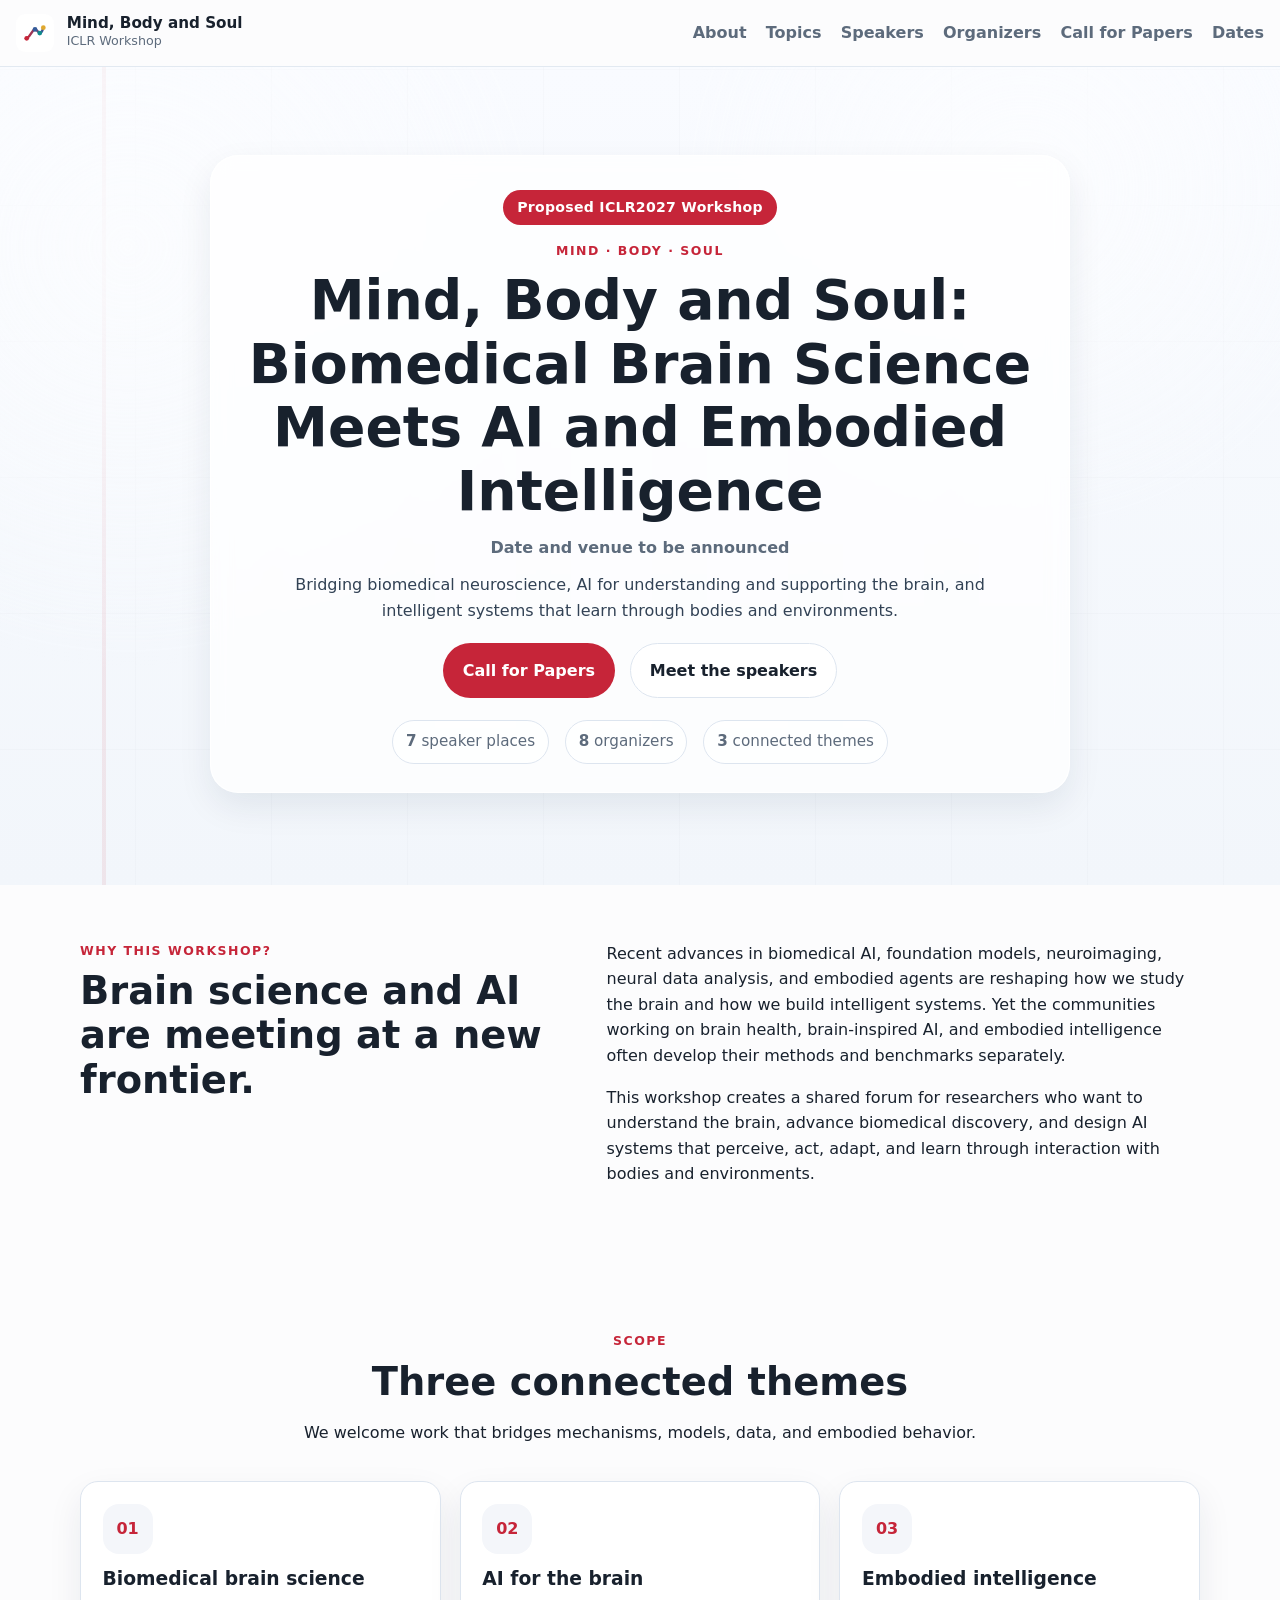
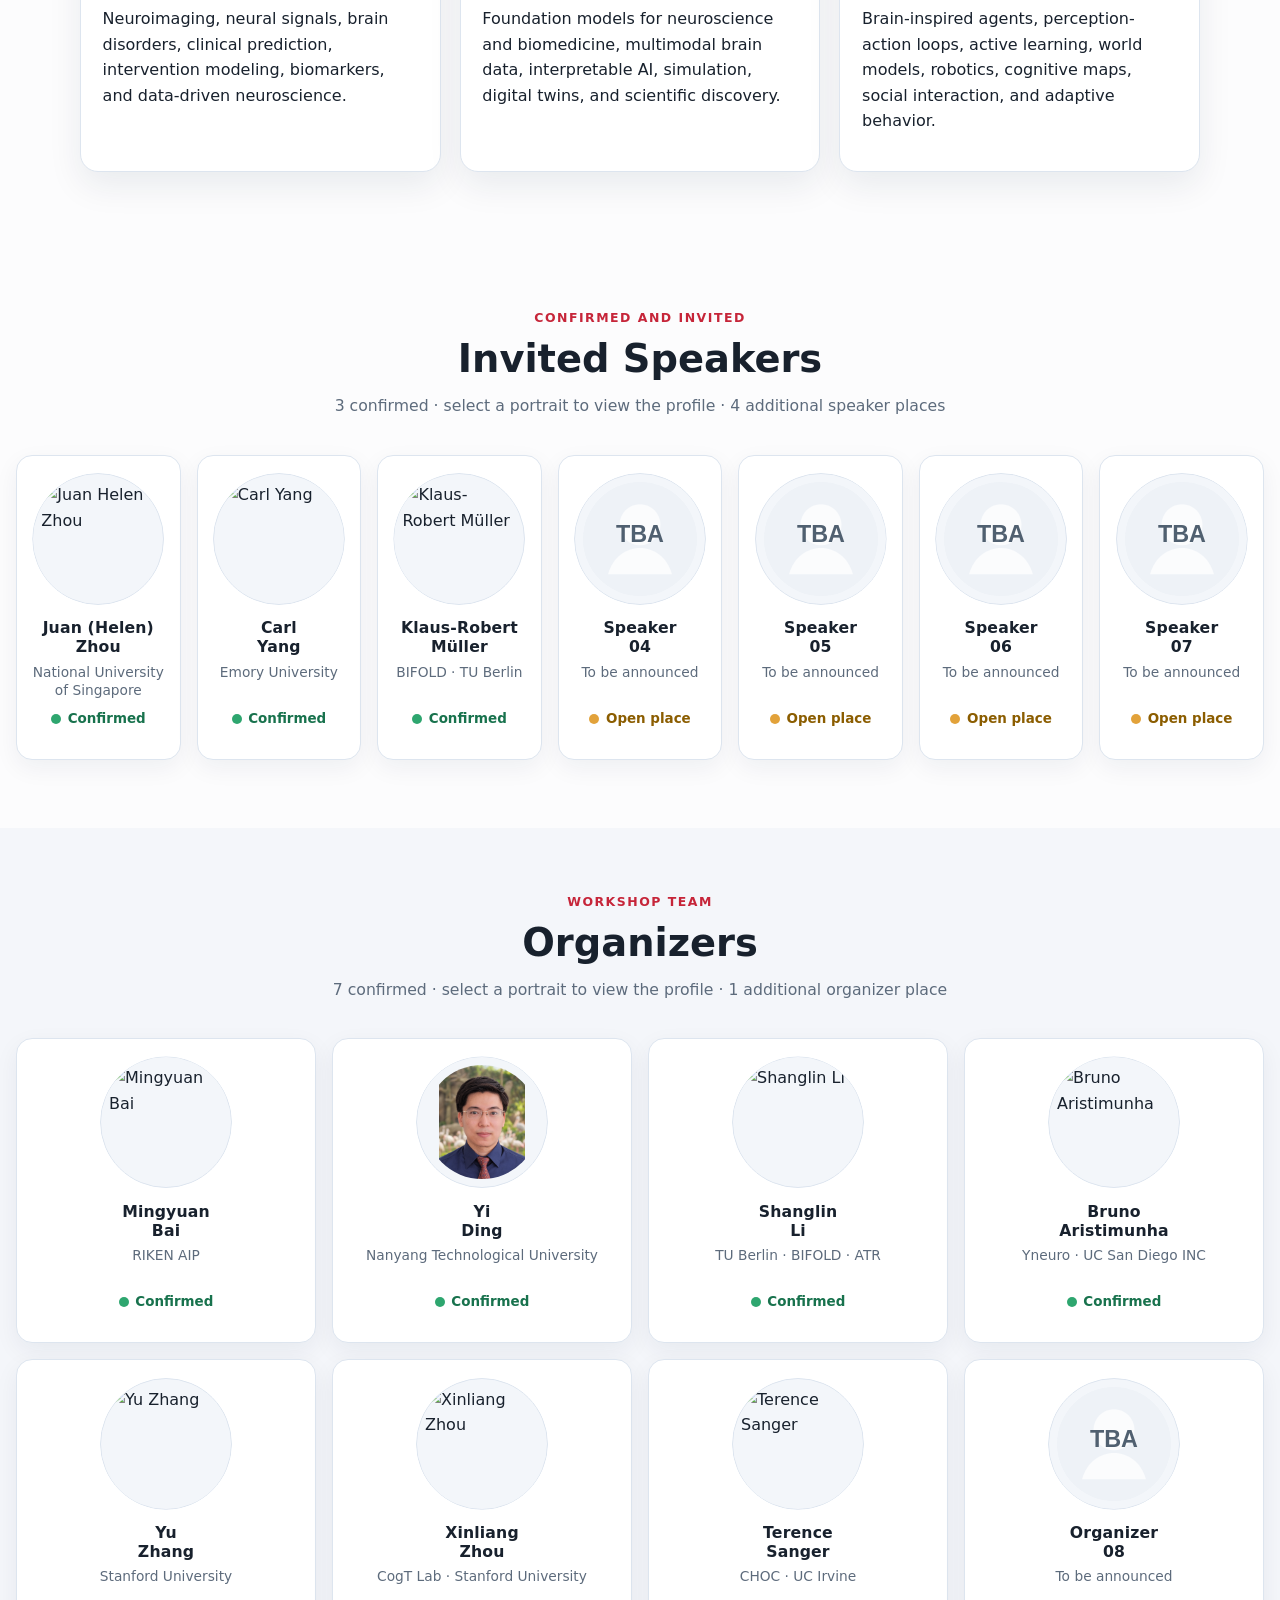
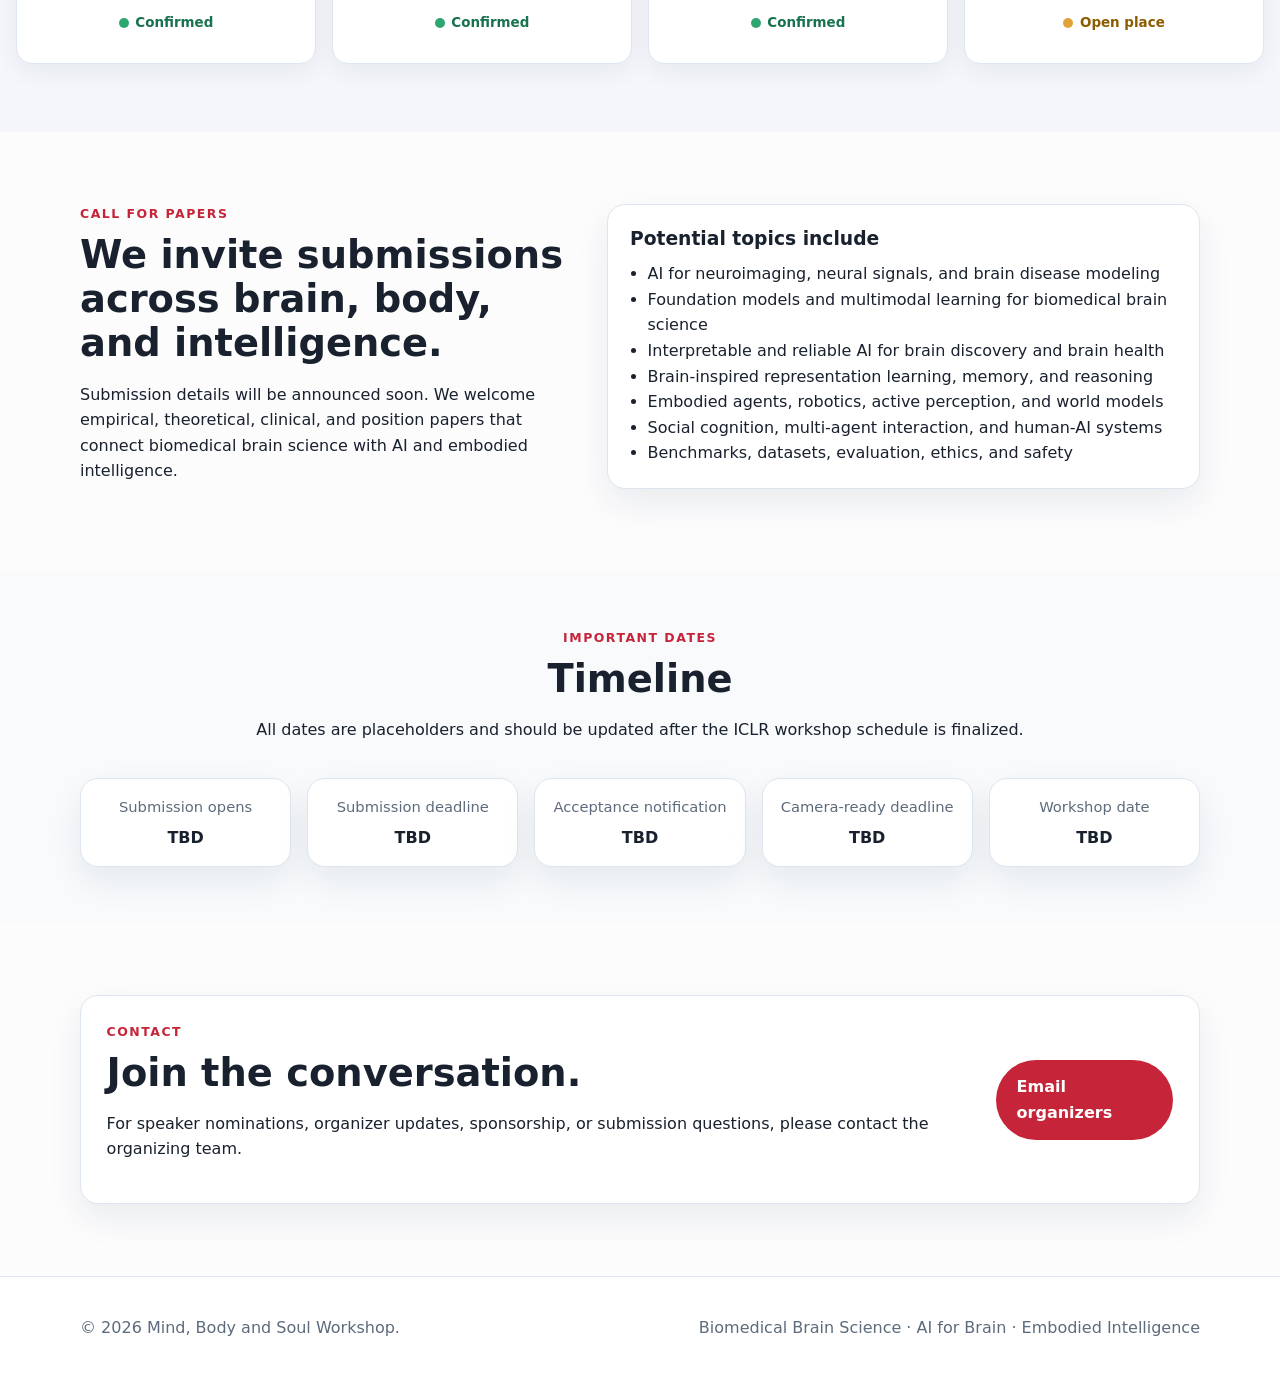
==== index.html @ 9f53ac74 "Update index.html changed Professor Yi Ding's profile picture" ====
<!DOCTYPE html>
<!DOCTYPE html>

<html lang="en">
<head>
<meta charset="utf-8"/>
<meta content="width=device-width, initial-scale=1" name="viewport"/>
<meta content="Mind, Body and Soul: Biomedical Brain Science Meets AI and Embodied Intelligence — an ICLR workshop bringing together biomedical brain science, AI for brain, and embodied intelligence." name="description"/>
<meta content="#202124" name="theme-color"/>
<title>Mind, Body and Soul | ICLR Workshop</title>
<link href="assets/favicon.svg" rel="icon" type="image/svg+xml"/>
<link href="styles.css" rel="stylesheet"/>
</head>
<body>
<a class="skip-link" href="#main">Skip to content</a>
<header class="site-header" id="top">
<nav aria-label="Primary navigation" class="nav">
<a aria-label="Mind, Body and Soul home" class="brand" href="#top">
<img alt="" class="brand-mark" src="assets/logo.svg"/>
<span>
<strong>Mind, Body and Soul</strong>
<small>ICLR Workshop</small>
</span>
</a>
<button aria-expanded="false" aria-label="Open menu" class="nav-toggle" type="button">
<span></span><span></span><span></span>
</button>
<div class="nav-links">
<a href="#about">About</a>
<a href="#topics">Topics</a>
<a href="#speakers">Speakers</a>
<a href="#organizers">Organizers</a>
<a href="#cfp">Call for Papers</a>
<a href="#dates">Dates</a>
</div>
</nav>
</header>
<main id="main">
<section aria-labelledby="workshop-title" class="hero section">
<div aria-hidden="true" class="biosignal-background"></div>
<div class="container hero-title-wrap">
<div class="workshop-title">
<div class="edition-ribbon">Proposed ICLR2027 Workshop</div>
<p class="hero-kicker">Mind · Body · Soul</p>
<h1 id="workshop-title">
<span class="title-main">Mind, Body and Soul:</span>
<span class="title-workshop">Biomedical Brain Science Meets AI and Embodied Intelligence</span>
</h1>
<p class="hero-meta">Date and venue to be announced</p>
<p class="hero-summary">
            Bridging biomedical neuroscience, AI for understanding and supporting the brain,
            and intelligent systems that learn through bodies and environments.
          </p>
<div class="hero-actions">
<a class="button button-primary" href="#cfp">Call for Papers</a>
<a class="button button-secondary" href="#speakers">Meet the speakers</a>
</div>
<div aria-label="Workshop overview" class="hero-facts">
<span><strong>7</strong> speaker places</span>
<span><strong>8</strong> organizers</span>
<span><strong>3</strong> connected themes</span>
</div>
</div>
</div>
</section>
<section class="section compact" id="about">
<div class="container two-column">
<div>
<p class="eyebrow">Why this workshop?</p>
<h2>Brain science and AI are meeting at a new frontier.</h2>
</div>
<div class="text-block">
<p>
            Recent advances in biomedical AI, foundation models, neuroimaging, neural data analysis, and embodied agents
            are reshaping how we study the brain and how we build intelligent systems. Yet the communities working on
            brain health, brain-inspired AI, and embodied intelligence often develop their methods and benchmarks separately.
          </p>
<p>
            This workshop creates a shared forum for researchers who want to understand the brain, advance biomedical
            discovery, and design AI systems that perceive, act, adapt, and learn through interaction with bodies and environments.
          </p>
</div>
</div>
</section>
<section class="section" id="topics">
<div class="container">
<div class="section-heading">
<p class="eyebrow">Scope</p>
<h2>Three connected themes</h2>
<p>We welcome work that bridges mechanisms, models, data, and embodied behavior.</p>
</div>
<div class="theme-grid">
<article class="theme-card">
<div class="theme-icon">01</div>
<h3>Biomedical brain science</h3>
<p>
              Neuroimaging, neural signals, brain disorders, clinical prediction, intervention modeling, biomarkers,
              and data-driven neuroscience.
            </p>
</article>
<article class="theme-card">
<div class="theme-icon">02</div>
<h3>AI for the brain</h3>
<p>
              Foundation models for neuroscience and biomedicine, multimodal brain data, interpretable AI, simulation,
              digital twins, and scientific discovery.
            </p>
</article>
<article class="theme-card">
<div class="theme-icon">03</div>
<h3>Embodied intelligence</h3>
<p>
              Brain-inspired agents, perception-action loops, active learning, world models, robotics, cognitive maps,
              social interaction, and adaptive behavior.
            </p>
</article>
</div>
</div>
</section>
<section class="section people-section" id="speakers">
<div class="container wide-container">
<div class="people-heading">
<p class="eyebrow">Confirmed and invited</p>
<h2>Invited Speakers</h2>
<p class="people-count">3 confirmed · select a portrait to view the profile · 4 additional speaker places</p>
</div>
<div class="people-grid speakers-grid"><article class="person-card confirmed person-card-linked">
<a aria-label="View Juan Helen Zhou's profile" class="person-profile" href="https://discovery.nus.edu.sg/3278-juan-helen-zhou/about" rel="noopener noreferrer" target="_blank">
<img alt="Juan Helen Zhou" class="person-portrait" data-fallback="assets/people/helen-zhou.svg" decoding="async" loading="eager" src="https://discovery.nus.edu.sg/3278-juan-helen-zhou/thumbnail"/>
<div class="person-body">
<h3>Juan (Helen) <br/>Zhou</h3>
<p class="person-affiliation">National University of Singapore</p>
<p class="person-status"><span aria-hidden="true"></span>Confirmed</p>
</div>
</a>
</article><article class="person-card confirmed person-card-linked">
<a aria-label="View Carl Yang's Emory University profile" class="person-profile" href="https://www.cs.emory.edu/~jyang71/" rel="noopener noreferrer" target="_blank">
<img alt="Carl Yang" class="person-portrait portrait-carl-yang" data-fallback="assets/people/carl-yang.svg" decoding="async" loading="eager" src="https://computerscience.emory.edu/images/general/per-00686-crop-420-540-1.png"/>
<div class="person-body">
<h3>Carl <br/>Yang</h3>
<p class="person-affiliation">Emory University</p>
<p class="person-status"><span aria-hidden="true"></span>Confirmed</p>
</div>
</a>
</article><article class="person-card confirmed person-card-linked">
<a aria-label="View Klaus-Robert Müller's BIFOLD profile" class="person-profile" href="https://web.ml.tu-berlin.de/author/prof.-dr.-klaus-robert-muller/" rel="noopener noreferrer" target="_blank">
<img alt="Klaus-Robert Müller" class="person-portrait portrait-klaus-robert-muller" data-fallback="assets/people/klaus-robert-muller.svg" decoding="async" loading="eager" src="https://web.ml.tu-berlin.de/author/prof.-dr.-klaus-robert-muller/avatar_hub4dcaee0c7051aace206e8fecef90ae8_25485_270x270_fill_q75_lanczos_center.jpg"/>
<div class="person-body">
<h3>Klaus-Robert <br/>Müller</h3>
<p class="person-affiliation">BIFOLD · TU Berlin</p>
<p class="person-status"><span aria-hidden="true"></span>Confirmed</p>
</div>
</a>
</article><article class="person-card is-open">
<img alt="Speaker to be announced" class="person-portrait" src="assets/people/tba.svg"/>
<div class="person-body"><h3>Speaker <br/>04</h3><p class="person-affiliation">To be announced</p><p class="person-status open"><span aria-hidden="true"></span>Open place</p></div>
</article><article class="person-card is-open">
<img alt="Speaker to be announced" class="person-portrait" src="assets/people/tba.svg"/>
<div class="person-body"><h3>Speaker <br/>05</h3><p class="person-affiliation">To be announced</p><p class="person-status open"><span aria-hidden="true"></span>Open place</p></div>
</article><article class="person-card is-open">
<img alt="Speaker to be announced" class="person-portrait" src="assets/people/tba.svg"/>
<div class="person-body"><h3>Speaker <br/>06</h3><p class="person-affiliation">To be announced</p><p class="person-status open"><span aria-hidden="true"></span>Open place</p></div>
</article><article class="person-card is-open">
<img alt="Speaker to be announced" class="person-portrait" src="assets/people/tba.svg"/>
<div class="person-body"><h3>Speaker <br/>07</h3><p class="person-affiliation">To be announced</p><p class="person-status open"><span aria-hidden="true"></span>Open place</p></div>
</article></div>
</div>
</section>
<section class="section people-section people-section-soft" id="organizers">
<div class="container wide-container">
<div class="people-heading">
<p class="eyebrow">Workshop team</p>
<h2>Organizers</h2>
<p class="people-count">7 confirmed · select a portrait to view the profile · 1 additional organizer place</p>
</div>
<div class="people-grid organizers-grid"><article class="person-card confirmed person-card-linked">
<a aria-label="View Mingyuan Bai's Google Scholar profile" class="person-profile" href="https://scholar.google.com/citations?user=lo0_2rMAAAAJ&amp;hl=en" rel="noopener noreferrer" target="_blank">
<img alt="Mingyuan Bai" class="person-portrait" data-fallback="assets/people/mingyuan-bai.svg" decoding="async" loading="eager" src="https://avatars.githubusercontent.com/u/13537788?v=4"/>
<div class="person-body"><h3>Mingyuan <br/>Bai</h3><p class="person-affiliation">RIKEN AIP</p><p class="person-status"><span aria-hidden="true"></span>Confirmed</p></div>
</a>
</article><article class="person-card confirmed person-card-linked">
<a aria-label="View Yi Ding's homepage" class="person-profile" href="https://yi-ding-cs.github.io" rel="noopener noreferrer" target="_blank">
<img alt="Yi Ding" class="person-portrait" data-fallback="assets/people/tba.svg" decoding="async" loading="eager" src="assets/people/yi-ding.svg"/>
<div class="person-body"><h3>Yi <br/>Ding</h3><p class="person-affiliation">Nanyang Technological University</p><p class="person-status"><span aria-hidden="true"></span>Confirmed</p></div>
</a>
</article><article class="person-card confirmed person-card-linked">
<a aria-label="View Shanglin Li's homepage" class="person-profile" href="https://fightlesliefigt.github.io" rel="noopener noreferrer" target="_blank">
<img alt="Shanglin Li" class="person-portrait" data-fallback="assets/people/shanglin-li.svg" decoding="async" loading="eager" src="https://fightlesliefigt.github.io/images/shanglin.png"/>
<div class="person-body"><h3>Shanglin <br/>Li</h3><p class="person-affiliation">TU Berlin · BIFOLD · ATR</p><p class="person-status"><span aria-hidden="true"></span>Confirmed</p></div>
</a>
</article><article class="person-card confirmed person-card-linked">
<a aria-label="View Bruno Aristimunha's homepage" class="person-profile" href="https://bruaristimunha.github.io" rel="noopener noreferrer" target="_blank">
<img alt="Bruno Aristimunha" class="person-portrait" data-fallback="assets/people/bruno-aristimunha.svg" decoding="async" loading="eager" src="https://bruaristimunha.github.io/images/bruno_profile.webp"/>
<div class="person-body"><h3>Bruno <br/>Aristimunha</h3><p class="person-affiliation">Yneuro · UC San Diego INC</p><p class="person-status"><span aria-hidden="true"></span>Confirmed</p></div>
</a>
</article><article class="person-card confirmed person-card-linked">
<a aria-label="View Yu Zhang's profile" class="person-profile" href="https://profiles.stanford.edu/176276" rel="noopener noreferrer" target="_blank">
<img alt="Yu Zhang" class="person-portrait" data-fallback="assets/people/yu-zhang.svg" decoding="async" loading="eager" src="https://spnilab.weebly.com/uploads/2/4/9/4/24947261/zhang-yu-155-lehighphoto-small_orig.jpg"/>
<div class="person-body">
<h3>Yu <br/>Zhang</h3>
<p class="person-affiliation">Stanford University</p>
<p class="person-status"><span aria-hidden="true"></span>Confirmed</p>
</div>
</a>
</article><article class="person-card confirmed person-card-linked">
<a aria-label="View Xinliang Zhou's profile" class="person-profile" href="https://cogtlab.stanford.edu/people/xinliang-zhou" rel="noopener noreferrer" target="_blank">
<img alt="Xinliang Zhou" class="person-portrait" data-fallback="assets/people/xinliang-zhou.svg" decoding="async" loading="eager" src="https://cogtlab.stanford.edu/sites/g/files/sbiybj33026/files/styles/large_square/public/media/image/xinliang_photo_0.jpg?h=d6b1e345&amp;itok=CFqnYroD"/>
<div class="person-body">
<h3>Xinliang <br/>Zhou</h3>
<p class="person-affiliation">CogT Lab · Stanford University</p>
<p class="person-status"><span aria-hidden="true"></span>Confirmed</p>
</div>
</a>
</article><article class="person-card confirmed person-card-linked">
<a aria-label="View Terence Sanger's profile" class="person-profile" href="https://choc.org/medical-staff/neurology/terence-sanger-md/" rel="noopener noreferrer" target="_blank">
<img alt="Terence Sanger" class="person-portrait" data-fallback="assets/people/terence-sanger.svg" decoding="async" loading="eager" src="https://choc.org/wp-content/uploads/2020/03/med-staff-terence-sanger-md.jpg"/>
<div class="person-body">
<h3>Terence <br/>Sanger</h3>
<p class="person-affiliation">CHOC · UC Irvine</p>
<p class="person-status"><span aria-hidden="true"></span>Confirmed</p>
</div>
</a>
</article><article class="person-card is-open">
<img alt="Organizer to be announced" class="person-portrait" src="assets/people/tba.svg"/>
<div class="person-body">
<h3>Organizer <br/>08</h3>
<p class="person-affiliation">To be announced</p>
<p class="person-status open"><span aria-hidden="true"></span>Open place</p>
</div>
</article></div>
</div>
</section>
<section class="section" id="cfp"><div class="container two-column"><div><p class="eyebrow">Call for papers</p><h2>We invite submissions across brain, body, and intelligence.</h2><p>Submission details will be announced soon. We welcome empirical, theoretical, clinical, and position papers that connect biomedical brain science with AI and embodied intelligence.</p></div><div class="topic-list-card"><h3>Potential topics include</h3><ul class="check-list"><li>AI for neuroimaging, neural signals, and brain disease modeling</li><li>Foundation models and multimodal learning for biomedical brain science</li><li>Interpretable and reliable AI for brain discovery and brain health</li><li>Brain-inspired representation learning, memory, and reasoning</li><li>Embodied agents, robotics, active perception, and world models</li><li>Social cognition, multi-agent interaction, and human-AI systems</li><li>Benchmarks, datasets, evaluation, ethics, and safety</li></ul></div></div></section>
<section class="section compact tinted" id="dates"><div class="container"><div class="section-heading"><p class="eyebrow">Important dates</p><h2>Timeline</h2><p>All dates are placeholders and should be updated after the ICLR workshop schedule is finalized.</p></div><div class="date-grid"><article><span>Submission opens</span><strong>TBD</strong></article><article><span>Submission deadline</span><strong>TBD</strong></article><article><span>Acceptance notification</span><strong>TBD</strong></article><article><span>Camera-ready deadline</span><strong>TBD</strong></article><article><span>Workshop date</span><strong>TBD</strong></article></div></div></section>
<section class="section contact-section" id="contact"><div class="container contact-card"><div><p class="eyebrow">Contact</p><h2>Join the conversation.</h2><p>For speaker nominations, organizer updates, sponsorship, or submission questions, please contact the organizing team.</p></div><a class="button button-primary" href="mailto:contact@example.com">Email organizers</a></div></section>
</main>
<footer class="footer"><div class="container footer-grid"><p>© <span id="year"></span> Mind, Body and Soul Workshop.</p><p>Biomedical Brain Science · AI for Brain · Embodied Intelligence</p></div></footer>
<script src="script.js"></script>
</body>
</html>
---- styles.css ----
:root{
  --bg:#fcfcfd;
  --text:#18212d;
  --muted:#5d6b7c;
  --line:#dde5ef;
  --panel:#ffffff;
  --soft:#f4f6fa;
  --accent:#c62539;
  --accent-dark:#8c1224;
  --shadow:0 14px 34px rgba(18,37,63,.08);
  --radius:18px;
}
*{box-sizing:border-box}
html{scroll-behavior:smooth}
body{margin:0;font-family:Inter, ui-sans-serif, system-ui, -apple-system, Segoe UI, Roboto, Helvetica, Arial, sans-serif;background:var(--bg);color:var(--text);line-height:1.6}
a{color:inherit;text-decoration:none}
img{display:block;max-width:100%}
.container{width:min(1120px, calc(100% - 2rem));margin:0 auto}
.wide-container{width:min(1360px, calc(100% - 2rem));margin:0 auto}
.section{padding:72px 0}
.section.compact{padding:56px 0}
.skip-link{position:absolute;left:-9999px;top:auto}
.skip-link:focus{left:1rem;top:1rem;background:#fff;padding:.75rem 1rem;border-radius:10px;z-index:20}
.site-header{position:sticky;top:0;z-index:10;background:rgba(252,252,253,.82);backdrop-filter:blur(12px);border-bottom:1px solid rgba(221,229,239,.8)}
.nav{display:flex;align-items:center;justify-content:space-between;gap:1rem;width:min(1360px, calc(100% - 2rem));margin:0 auto;padding:14px 0}
.brand{display:flex;align-items:center;gap:.8rem;font-size:.95rem}
.brand strong{display:block;line-height:1.1}
.brand small{display:block;color:var(--muted)}
.brand-mark{width:38px;height:38px}
.nav-links{display:flex;gap:1.2rem;align-items:center;color:var(--muted);font-weight:600}
.nav-links a:hover{color:var(--text)}
.nav-toggle{display:none;background:none;border:0;padding:0;cursor:pointer}
.nav-toggle span{display:block;width:24px;height:2px;background:#222;margin:5px 0;border-radius:999px}
.hero{position:relative;overflow:hidden;padding:88px 0 92px;background:linear-gradient(180deg,#f9fbff 0%,#f2f6fb 100%)}
.biosignal-background{position:absolute;inset:0;opacity:.55;background:
radial-gradient(circle at 10% 22%, rgba(255,255,255,.85), transparent 32%),
radial-gradient(circle at 80% 15%, rgba(255,255,255,.9), transparent 28%),
linear-gradient(90deg, transparent 0 8%, rgba(198,37,57,.15) 8% 8.3%, transparent 8.3% 100%),
repeating-linear-gradient(90deg, transparent 0 135px, rgba(24,33,45,.03) 135px 136px),
repeating-linear-gradient(0deg, transparent 0 135px, rgba(24,33,45,.03) 135px 136px);
}
.workshop-title{position:relative;max-width:860px;margin:0 auto;padding:34px 30px 28px;background:rgba(255,255,255,.74);backdrop-filter:blur(10px);border:1px solid rgba(255,255,255,.9);border-radius:28px;box-shadow:var(--shadow);text-align:center}
.edition-ribbon{display:inline-block;background:var(--accent);color:#fff;border-radius:999px;padding:.38rem .9rem;font-weight:700;font-size:.88rem;letter-spacing:.02em;margin-bottom:1rem}
.hero-kicker,.eyebrow{margin:0 0 .55rem;color:var(--accent);font-weight:800;letter-spacing:.12em;text-transform:uppercase;font-size:.78rem}
h1,h2,h3{line-height:1.15;margin:0 0 .75rem}
h1{font-size:clamp(2rem,5vw,3.45rem)}
h2{font-size:clamp(1.7rem,3vw,2.4rem)}
.title-main,.title-workshop{display:block}
.hero-meta{margin:.7rem 0;color:var(--muted);font-weight:600}
.hero-summary{max-width:700px;margin:0 auto 1.25rem;color:#324255}
.hero-actions{display:flex;justify-content:center;gap:.9rem;flex-wrap:wrap;margin-top:1.2rem}
.button{display:inline-flex;align-items:center;justify-content:center;padding:.85rem 1.2rem;border-radius:999px;font-weight:700;border:1px solid transparent;transition:.2s ease}
.button-primary{background:var(--accent);color:#fff}.button-primary:hover{background:var(--accent-dark)}
.button-secondary{background:#fff;color:var(--text);border-color:var(--line)}
.hero-facts{display:flex;gap:1rem;justify-content:center;flex-wrap:wrap;margin-top:1.35rem;color:var(--muted);font-size:.95rem}
.hero-facts span{padding:.55rem .8rem;border-radius:999px;background:rgba(255,255,255,.72);border:1px solid var(--line)}
.two-column{display:grid;grid-template-columns:1fr 1.2fr;gap:2rem;align-items:start}
.text-block p{margin-top:0}
.section-heading,.people-heading{text-align:center;max-width:840px;margin:0 auto 2.25rem}
.section-heading p:last-child,.people-heading p:last-child{margin-bottom:0}
.theme-grid{display:grid;grid-template-columns:repeat(3,1fr);gap:1.2rem}
.theme-card,.schedule-card,.topic-list-card,.contact-card{background:var(--panel);border:1px solid var(--line);border-radius:var(--radius);box-shadow:var(--shadow)}
.theme-card{padding:1.35rem}
.theme-icon{width:50px;height:50px;border-radius:16px;background:var(--soft);display:grid;place-items:center;font-weight:800;color:var(--accent);margin-bottom:.9rem}
.people-section{padding-top:64px;padding-bottom:68px}
.people-section-soft{background:var(--soft)}
.people-count{color:var(--muted);margin:0;font-size:.98rem}
.people-grid{display:grid;gap:1rem;align-items:stretch;grid-auto-rows:1fr;justify-items:stretch}
.speakers-grid{grid-template-columns:repeat(7, minmax(0, 1fr))}
.organizers-grid{grid-template-columns:repeat(8, minmax(0, 1fr))}
.person-card{background:var(--panel);border:1px solid var(--line);border-radius:16px;box-shadow:0 8px 24px rgba(18,37,63,.06);overflow:hidden;min-width:0;height:100%;display:flex;flex-direction:column;padding:1rem .45rem 1rem}
.person-card-linked .person-profile{display:flex;flex-direction:column;height:100%;align-items:center}
.person-card:hover{transform:translateY(-2px);transition:transform .2s ease, box-shadow .2s ease;box-shadow:0 16px 30px rgba(18,37,63,.10)}
.person-portrait{width:132px;height:132px;min-width:132px;max-width:none;aspect-ratio:1 / 1;object-fit:contain;object-position:50% 50%;background:#f3f6fa;border:1px solid var(--line);border-radius:50%;clip-path:circle(50% at 50% 50%);flex:0 0 132px;padding:8px;margin:.1rem auto 0;overflow:hidden}
.person-body{padding:.9rem .25rem 0;text-align:center;display:flex;flex-direction:column;align-items:center;gap:.35rem;flex:1;min-height:134px;justify-content:flex-start;width:100%}
.person-body h3{font-size:.98rem;font-weight:700;letter-spacing:.01em;margin:0;line-height:1.2;min-height:2.4em;display:flex;align-items:flex-start;justify-content:center;width:100%}
.person-affiliation{margin:0;color:var(--muted);font-size:.86rem;line-height:1.35;min-height:2.7em;display:-webkit-box;-webkit-box-orient:vertical;-webkit-line-clamp:2;overflow:hidden;max-width:100%;width:100%}
.person-status{margin-top:auto;padding-top:.15rem;font-size:.84rem;font-weight:700;color:#18724d;display:flex;justify-content:center;align-items:center;gap:.42rem}
.person-status span{width:10px;height:10px;border-radius:999px;background:#2ea66f;display:inline-block}
.person-status.open{color:#8b5d00}.person-status.open span{background:#e2a23a}
.schedule-card,.topic-list-card{padding:1.4rem}
.timeline{list-style:none;padding:0;margin:0;display:grid;gap:1rem}
.timeline li{padding-left:1rem;border-left:3px solid #d7e1ee}
.timeline span{display:block;color:var(--muted);font-size:.92rem}
.inline-link{font-weight:700;color:var(--accent)}
.check-list{padding-left:1.1rem;margin:.2rem 0 0}
.tinted{background:#f8fafc}
.date-grid{display:grid;grid-template-columns:repeat(5,1fr);gap:1rem}
.date-grid article{padding:1rem;background:#fff;border:1px solid var(--line);border-radius:18px;text-align:center;box-shadow:var(--shadow)}
.date-grid span{display:block;color:var(--muted);font-size:.92rem;margin-bottom:.35rem}
.contact-card{padding:1.6rem;display:flex;align-items:center;justify-content:space-between;gap:1rem}
.footer{padding:22px 0;border-top:1px solid var(--line);background:#fff}
.footer-grid{display:flex;justify-content:space-between;gap:1rem;flex-wrap:wrap;color:var(--muted)}
@media (max-width: 1320px){.organizers-grid{grid-template-columns:repeat(4, minmax(0,1fr))}}
@media (max-width: 1220px){.speakers-grid{grid-template-columns:repeat(4, minmax(0,1fr))}}
@media (max-width: 900px){.two-column{grid-template-columns:1fr}.theme-grid,.date-grid{grid-template-columns:1fr 1fr}.nav-links{display:none;position:absolute;top:68px;right:1rem;left:1rem;background:#fff;border:1px solid var(--line);border-radius:18px;padding:1rem;box-shadow:var(--shadow);flex-direction:column;align-items:flex-start}.nav-links.open{display:flex}.nav-toggle{display:block}.speakers-grid,.organizers-grid{grid-template-columns:repeat(2, minmax(0,1fr))}.contact-card{flex-direction:column;align-items:flex-start}}
@media (max-width: 560px){.hero{padding-top:72px}.workshop-title{padding:28px 20px 24px}.theme-grid,.date-grid,.speakers-grid,.organizers-grid{grid-template-columns:1fr}.button{width:100%}.hero-actions{align-items:stretch}.person-body{min-height:0}.person-affiliation,.person-body h3{min-height:0}}
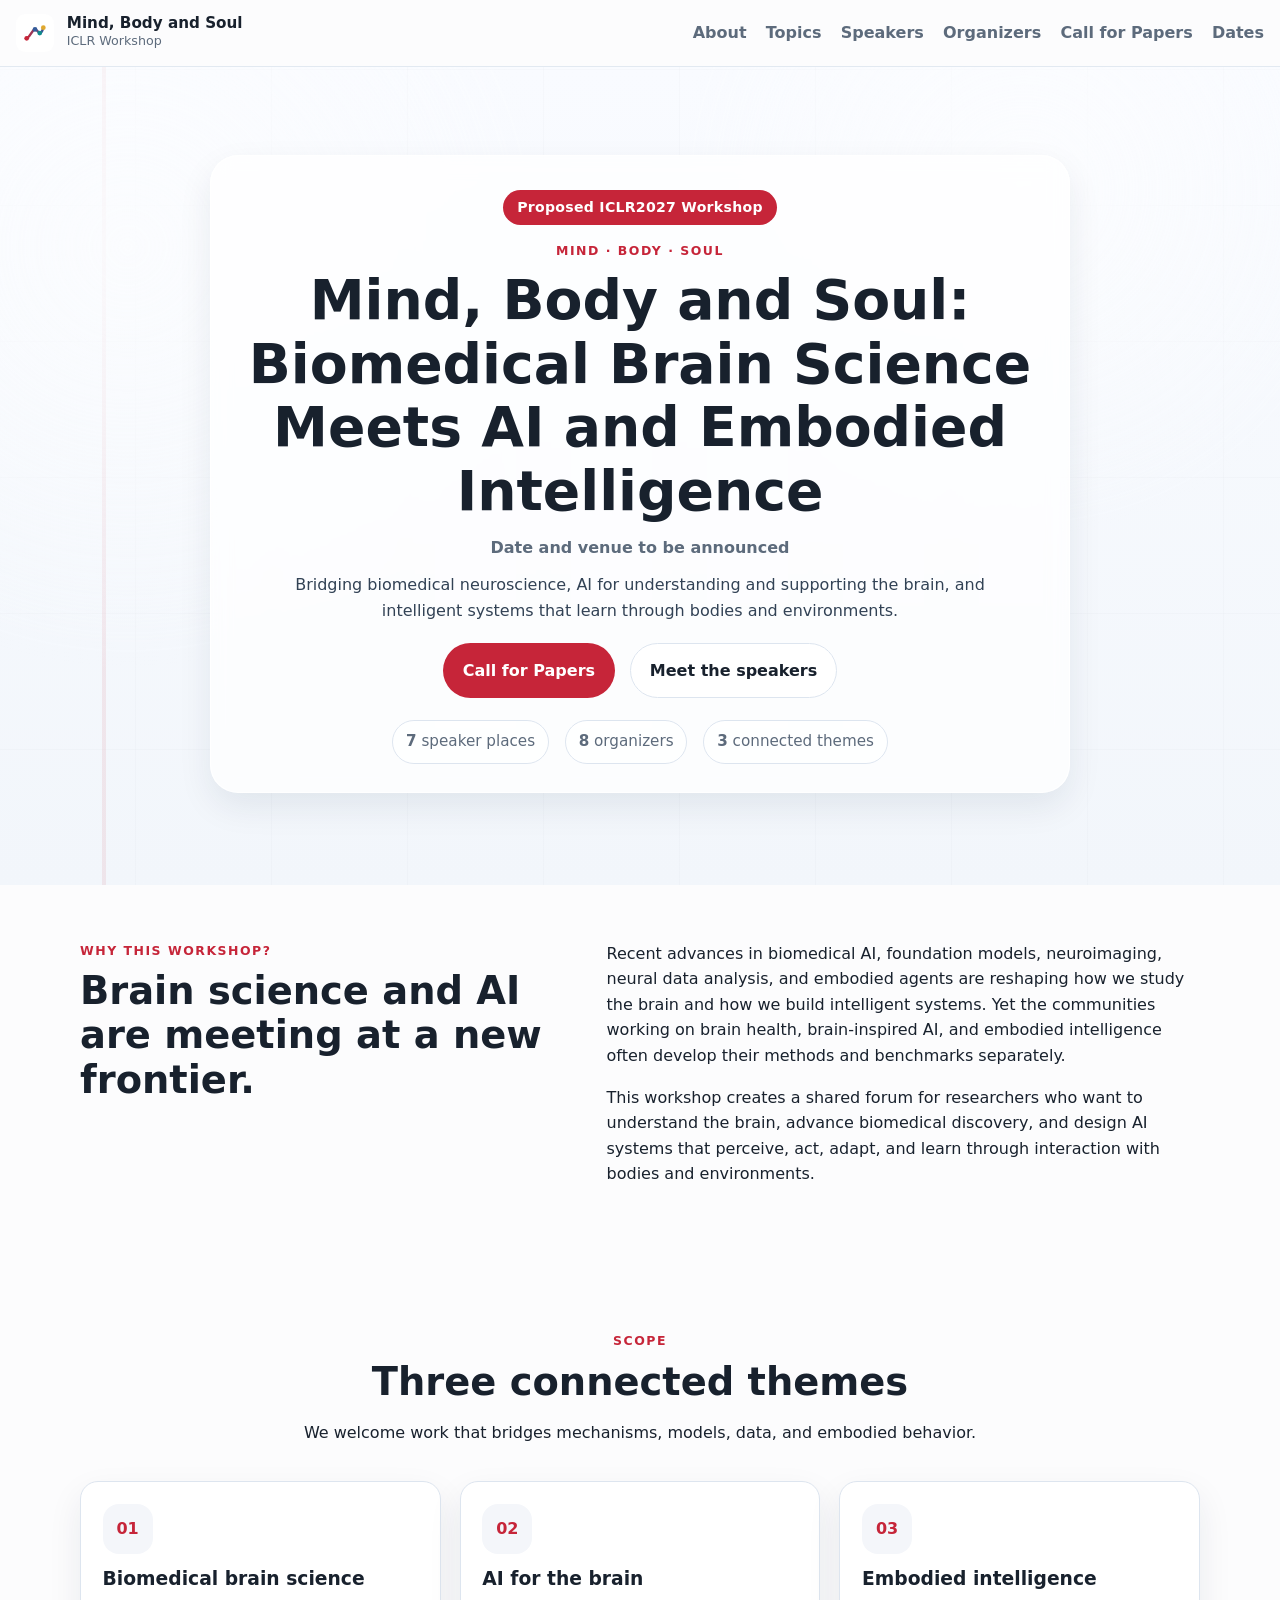
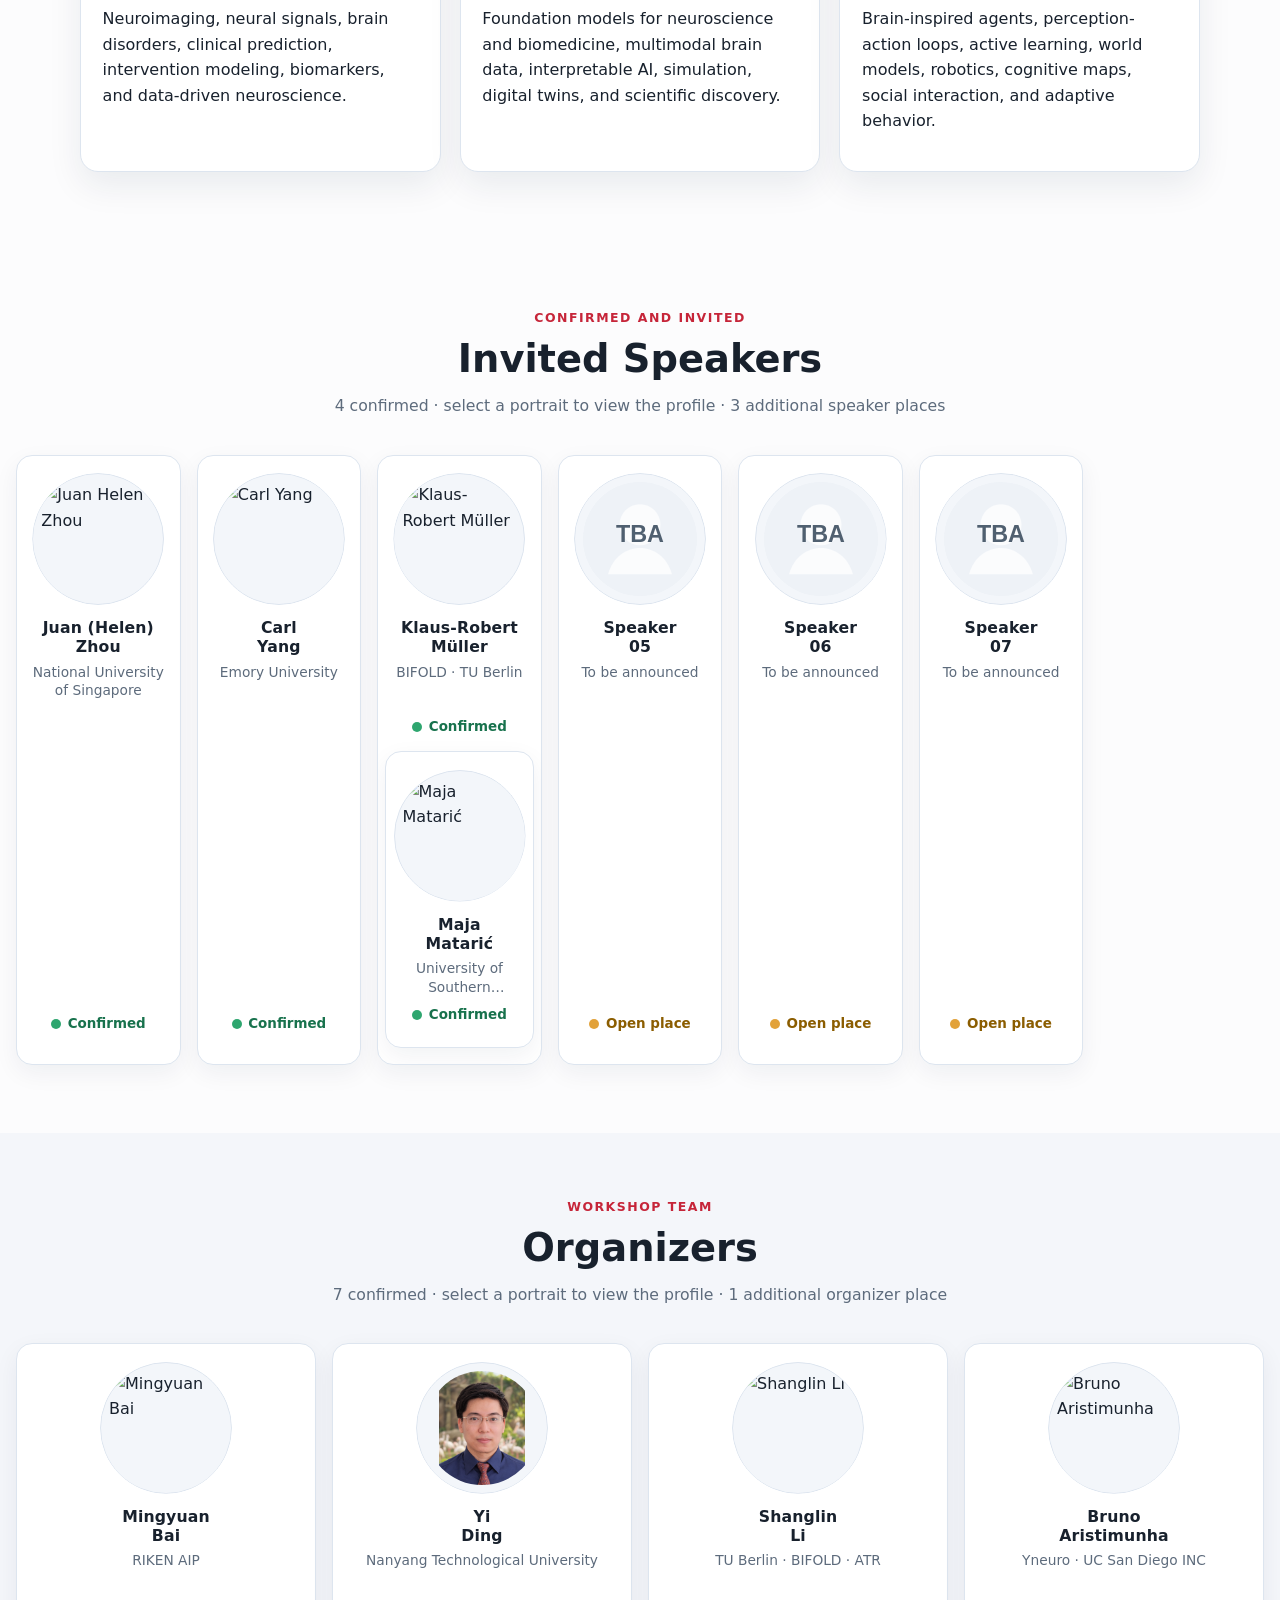
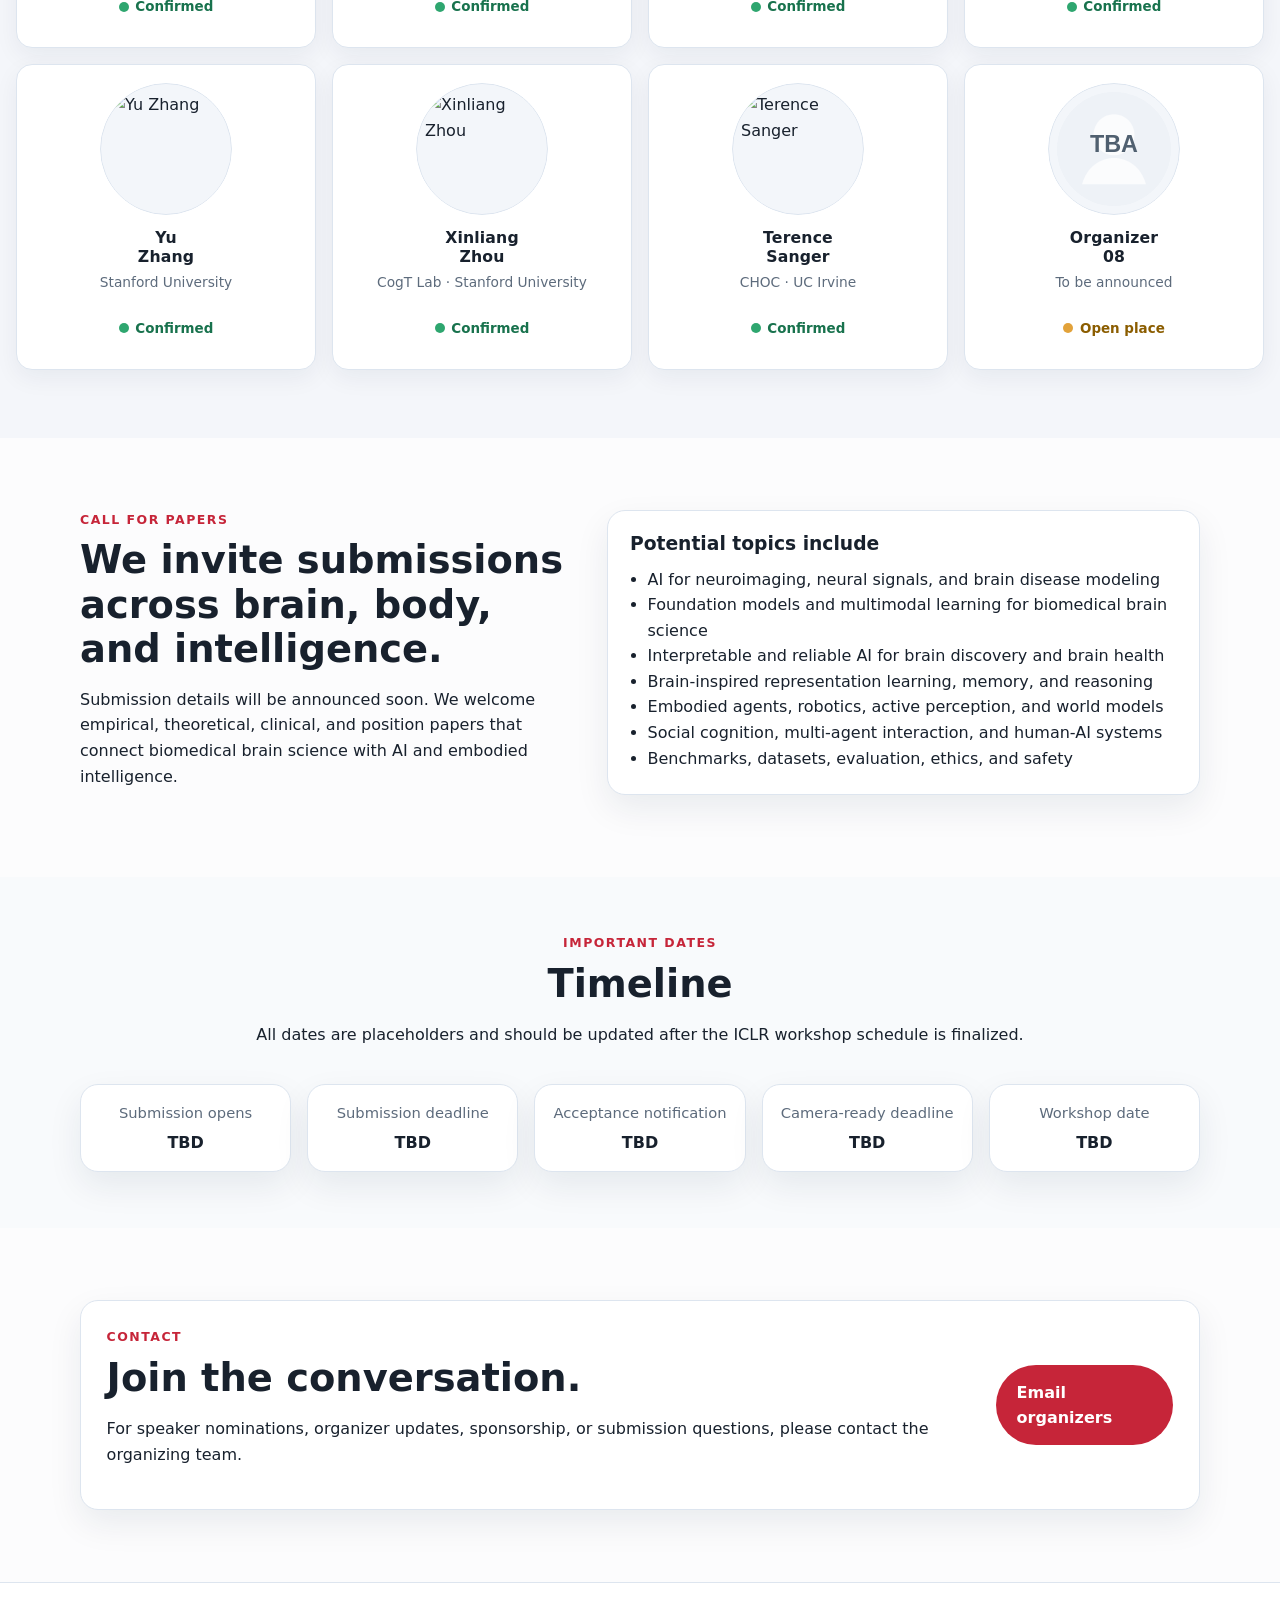
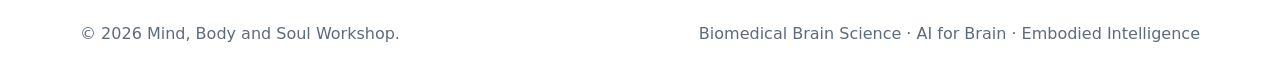
==== commit 1b7ff984: "Update index.html" ====
--- a/index.html
+++ b/index.html
@@ -122,7 +122,7 @@
 <div class="people-heading">
 <p class="eyebrow">Confirmed and invited</p>
 <h2>Invited Speakers</h2>
-<p class="people-count">3 confirmed · select a portrait to view the profile · 4 additional speaker places</p>
+<p class="people-count">4 confirmed · select a portrait to view the profile · 3 additional speaker places</p>
 </div>
 <div class="people-grid speakers-grid"><article class="person-card confirmed person-card-linked">
 <a aria-label="View Juan Helen Zhou's profile" class="person-profile" href="https://discovery.nus.edu.sg/3278-juan-helen-zhou/about" rel="noopener noreferrer" target="_blank">
@@ -151,9 +151,27 @@
 <p class="person-status"><span aria-hidden="true"></span>Confirmed</p>
 </div>
 </a>
-</article><article class="person-card is-open">
-<img alt="Speaker to be announced" class="person-portrait" src="assets/people/tba.svg"/>
-<div class="person-body"><h3>Speaker <br/>04</h3><p class="person-affiliation">To be announced</p><p class="person-status open"><span aria-hidden="true"></span>Open place</p></div>
+<article class="person-card confirmed person-card-linked">
+  <a aria-label="View Maja Matarić's official website"
+     class="person-profile"
+     href="https://maja-mataric.web.app/"
+     rel="noopener noreferrer"
+     target="_blank">
+    <img alt="Maja Matarić"
+         class="person-portrait"
+         data-fallback="assets/people/tba.svg"
+         decoding="async"
+         loading="eager"
+         src="https://polymathic.usc.edu/sites/default/files/styles/1_1_large/public/2024-08/Maja%20Mataric%20photo.jpg?h=ffed8f21&amp;itok=v82eOP4s"/>
+    <div class="person-body">
+      <h3>Maja <br/>Matarić</h3>
+      <p class="person-affiliation">University of Southern California</p>
+      <p class="person-status">
+        <span aria-hidden="true"></span>Confirmed
+      </p>
+    </div>
+  </a>
+</article>
 </article><article class="person-card is-open">
 <img alt="Speaker to be announced" class="person-portrait" src="assets/people/tba.svg"/>
 <div class="person-body"><h3>Speaker <br/>05</h3><p class="person-affiliation">To be announced</p><p class="person-status open"><span aria-hidden="true"></span>Open place</p></div>
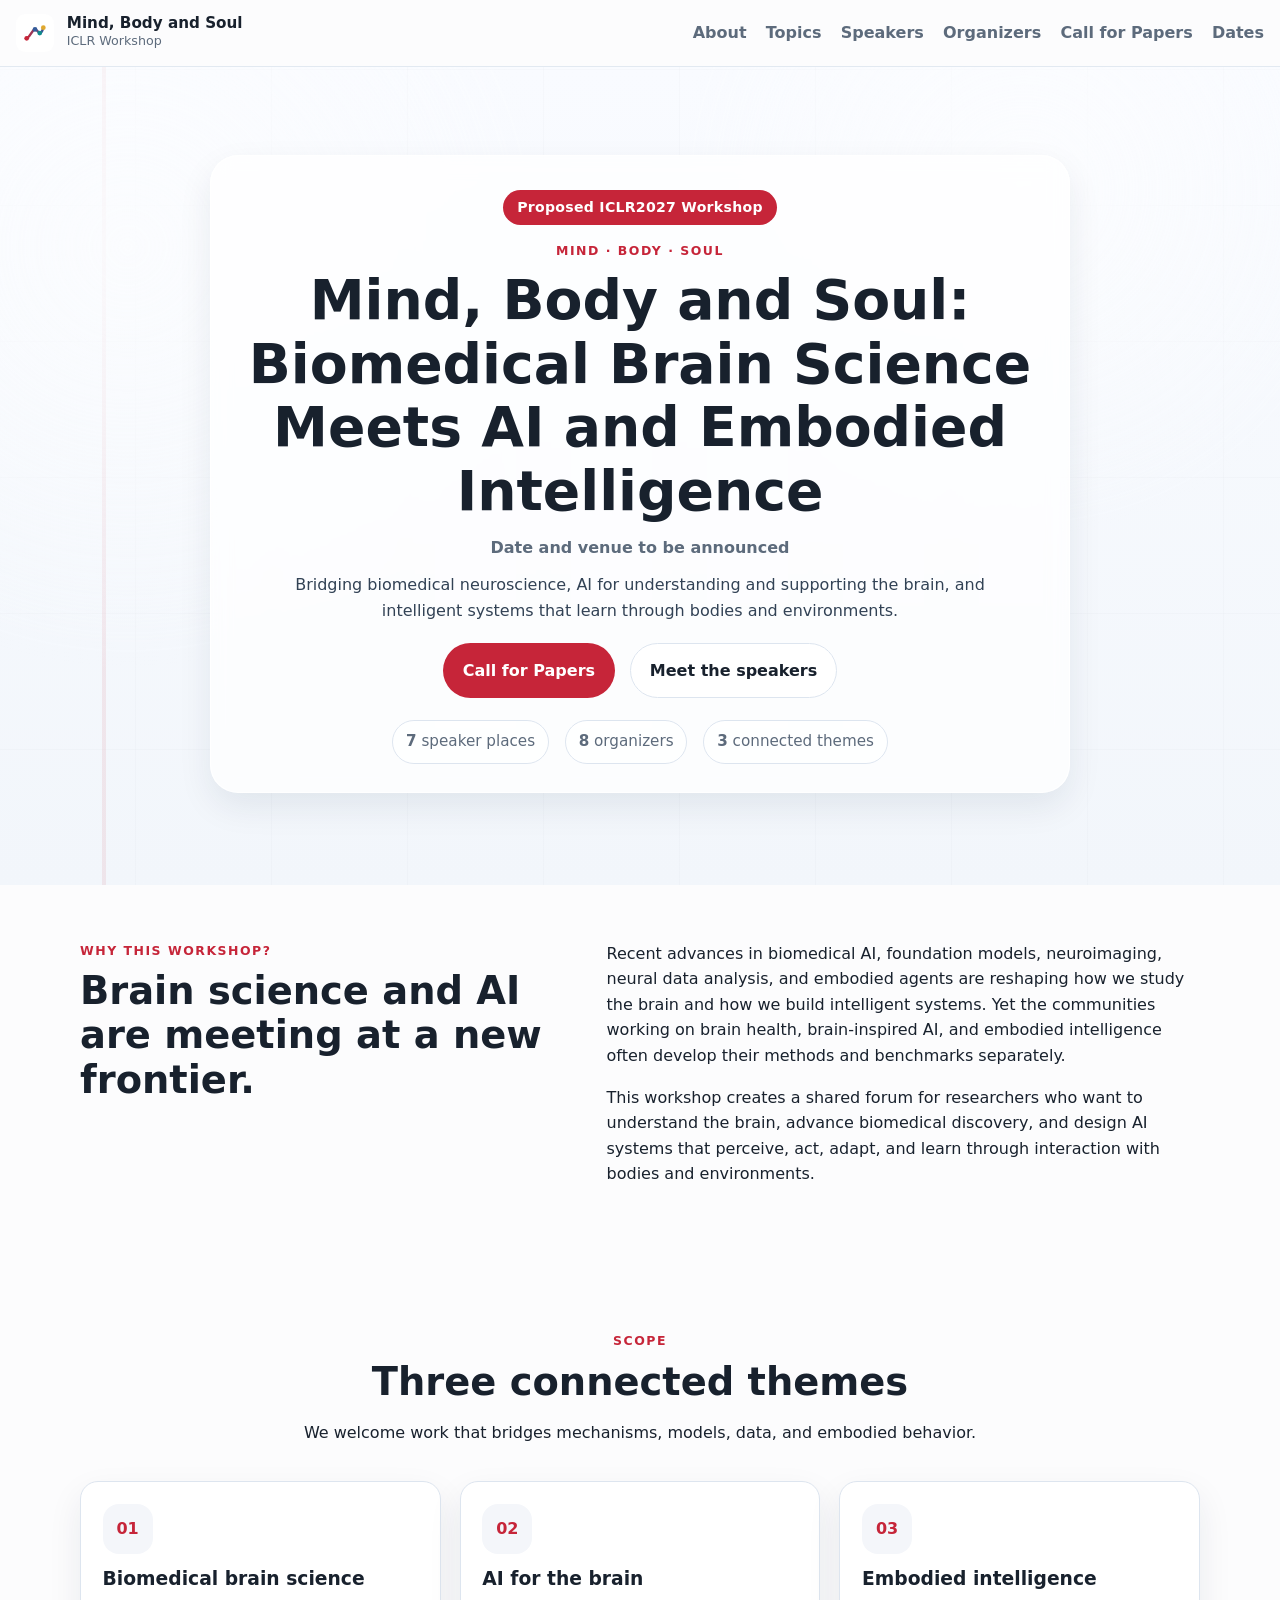
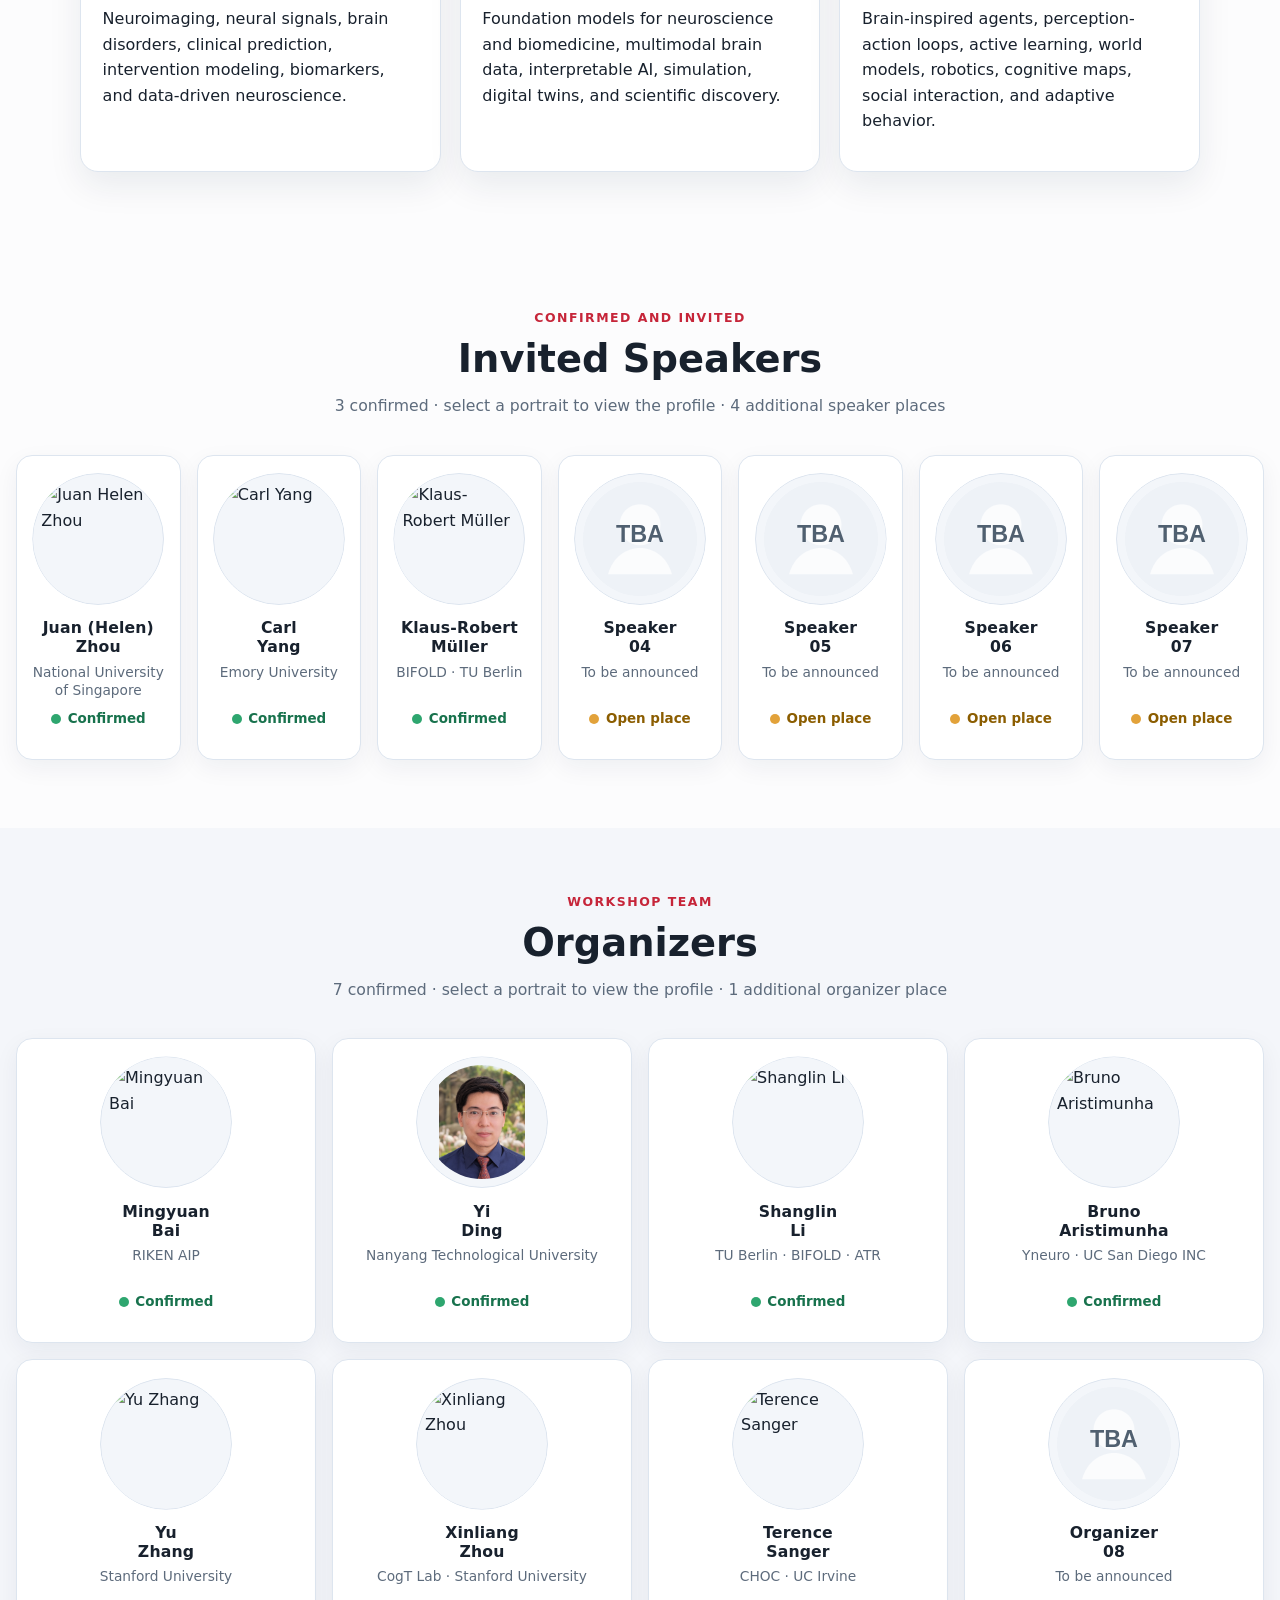
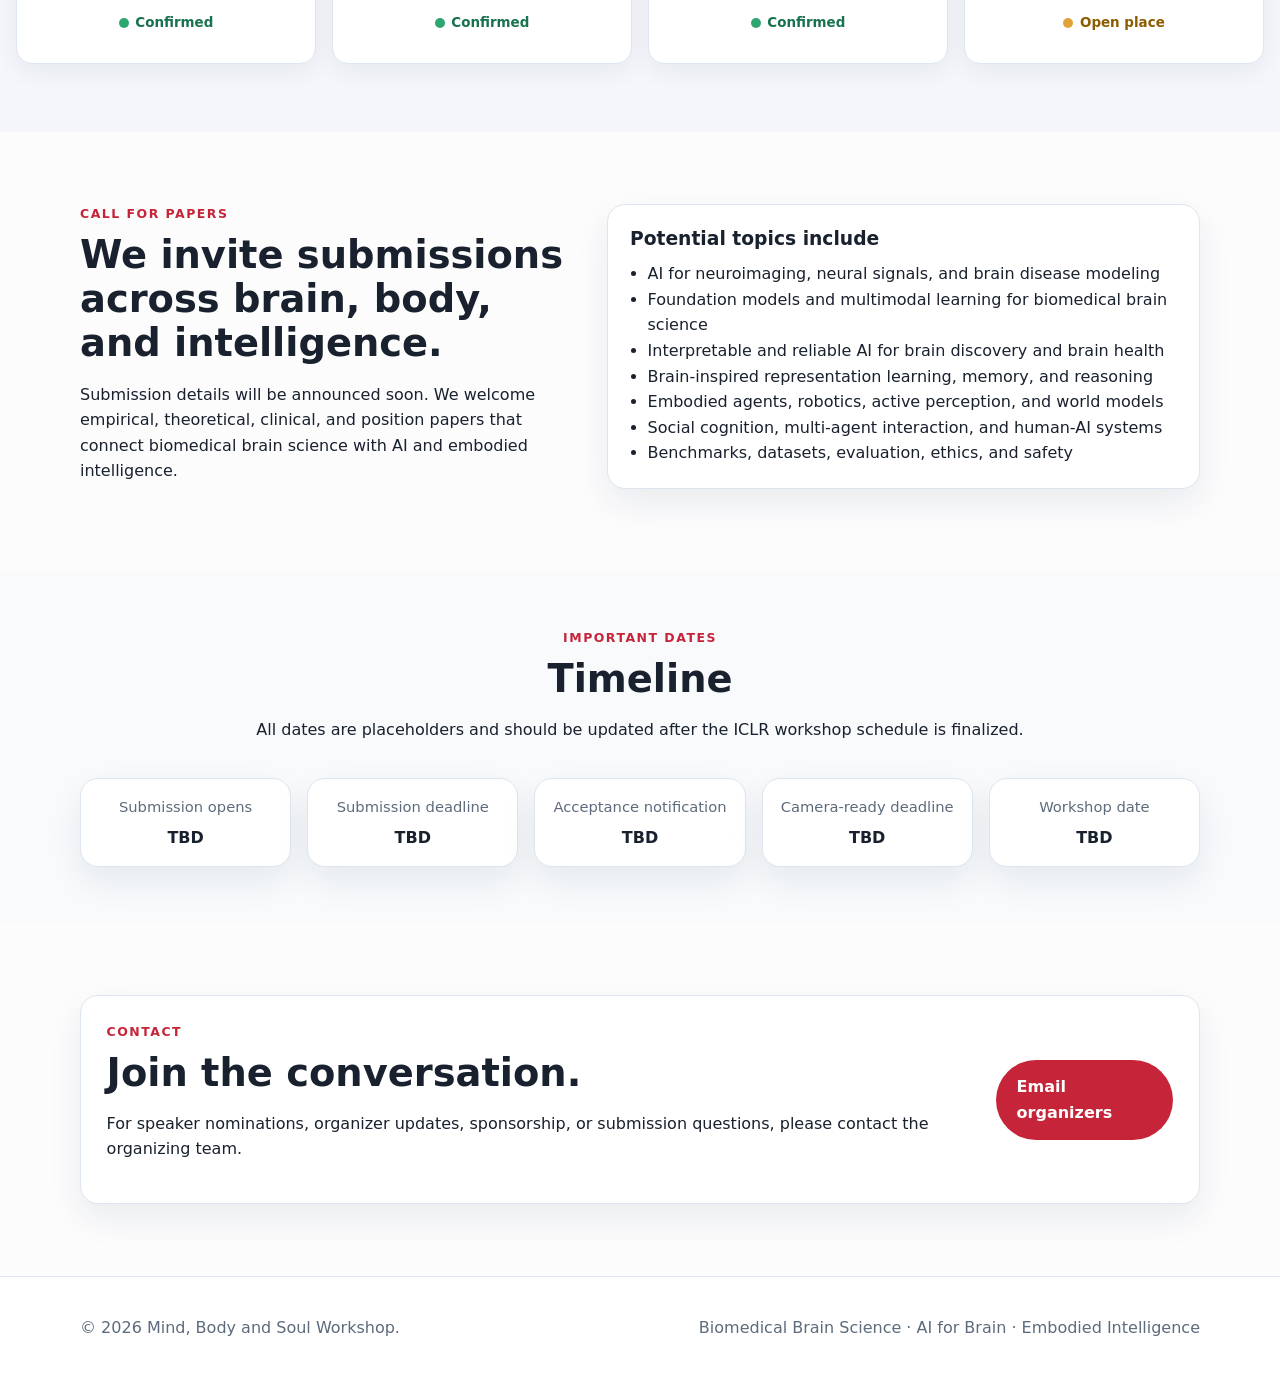
==== commit 49341519: "Update index.html" ====
--- a/index.html
+++ b/index.html
@@ -122,7 +122,7 @@
 <div class="people-heading">
 <p class="eyebrow">Confirmed and invited</p>
 <h2>Invited Speakers</h2>
-<p class="people-count">4 confirmed · select a portrait to view the profile · 3 additional speaker places</p>
+<p class="people-count">3 confirmed · select a portrait to view the profile · 4 additional speaker places</p>
 </div>
 <div class="people-grid speakers-grid"><article class="person-card confirmed person-card-linked">
 <a aria-label="View Juan Helen Zhou's profile" class="person-profile" href="https://discovery.nus.edu.sg/3278-juan-helen-zhou/about" rel="noopener noreferrer" target="_blank">
@@ -151,27 +151,9 @@
 <p class="person-status"><span aria-hidden="true"></span>Confirmed</p>
 </div>
 </a>
-<article class="person-card confirmed person-card-linked">
-  <a aria-label="View Maja Matarić's official website"
-     class="person-profile"
-     href="https://maja-mataric.web.app/"
-     rel="noopener noreferrer"
-     target="_blank">
-    <img alt="Maja Matarić"
-         class="person-portrait"
-         data-fallback="assets/people/tba.svg"
-         decoding="async"
-         loading="eager"
-         src="https://polymathic.usc.edu/sites/default/files/styles/1_1_large/public/2024-08/Maja%20Mataric%20photo.jpg?h=ffed8f21&amp;itok=v82eOP4s"/>
-    <div class="person-body">
-      <h3>Maja <br/>Matarić</h3>
-      <p class="person-affiliation">University of Southern California</p>
-      <p class="person-status">
-        <span aria-hidden="true"></span>Confirmed
-      </p>
-    </div>
-  </a>
-</article>
+</article><article class="person-card is-open">
+<img alt="Speaker to be announced" class="person-portrait" src="assets/people/tba.svg"/>
+<div class="person-body"><h3>Speaker <br/>04</h3><p class="person-affiliation">To be announced</p><p class="person-status open"><span aria-hidden="true"></span>Open place</p></div>
 </article><article class="person-card is-open">
 <img alt="Speaker to be announced" class="person-portrait" src="assets/people/tba.svg"/>
 <div class="person-body"><h3>Speaker <br/>05</h3><p class="person-affiliation">To be announced</p><p class="person-status open"><span aria-hidden="true"></span>Open place</p></div>
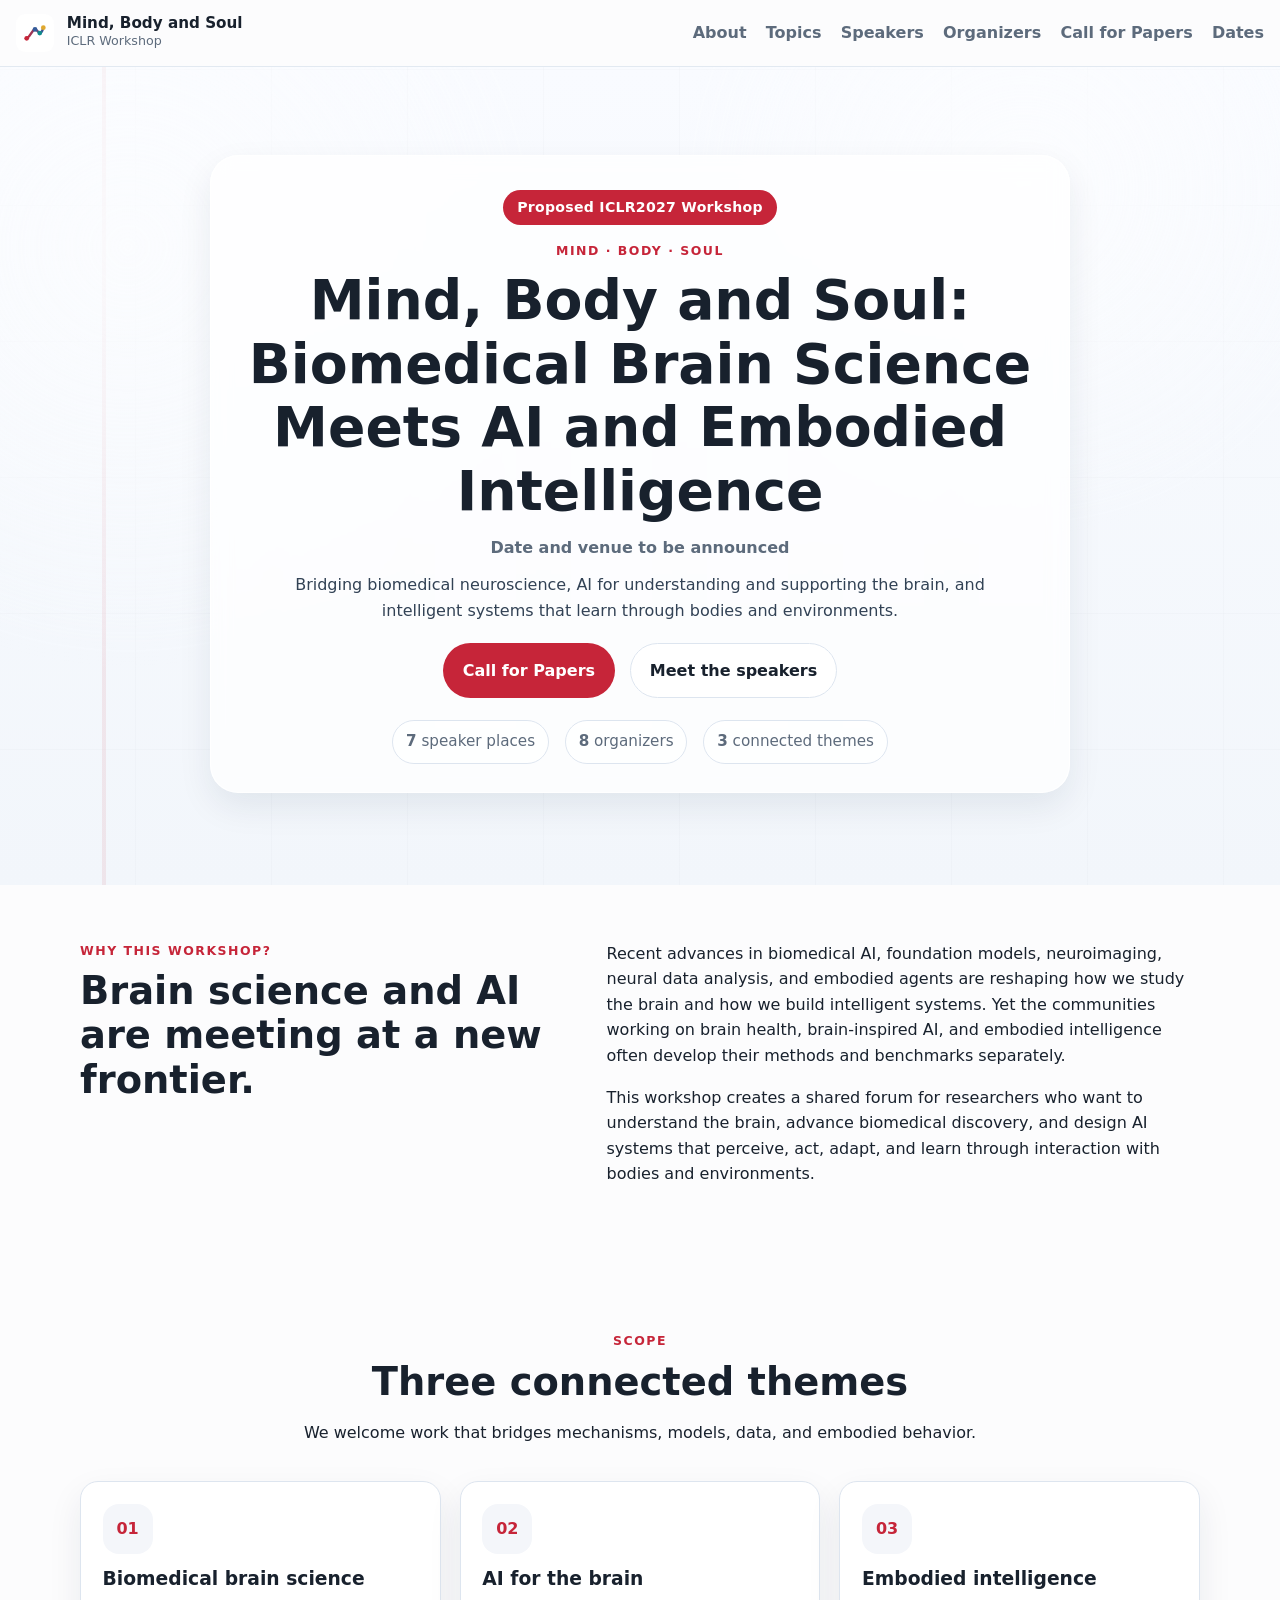
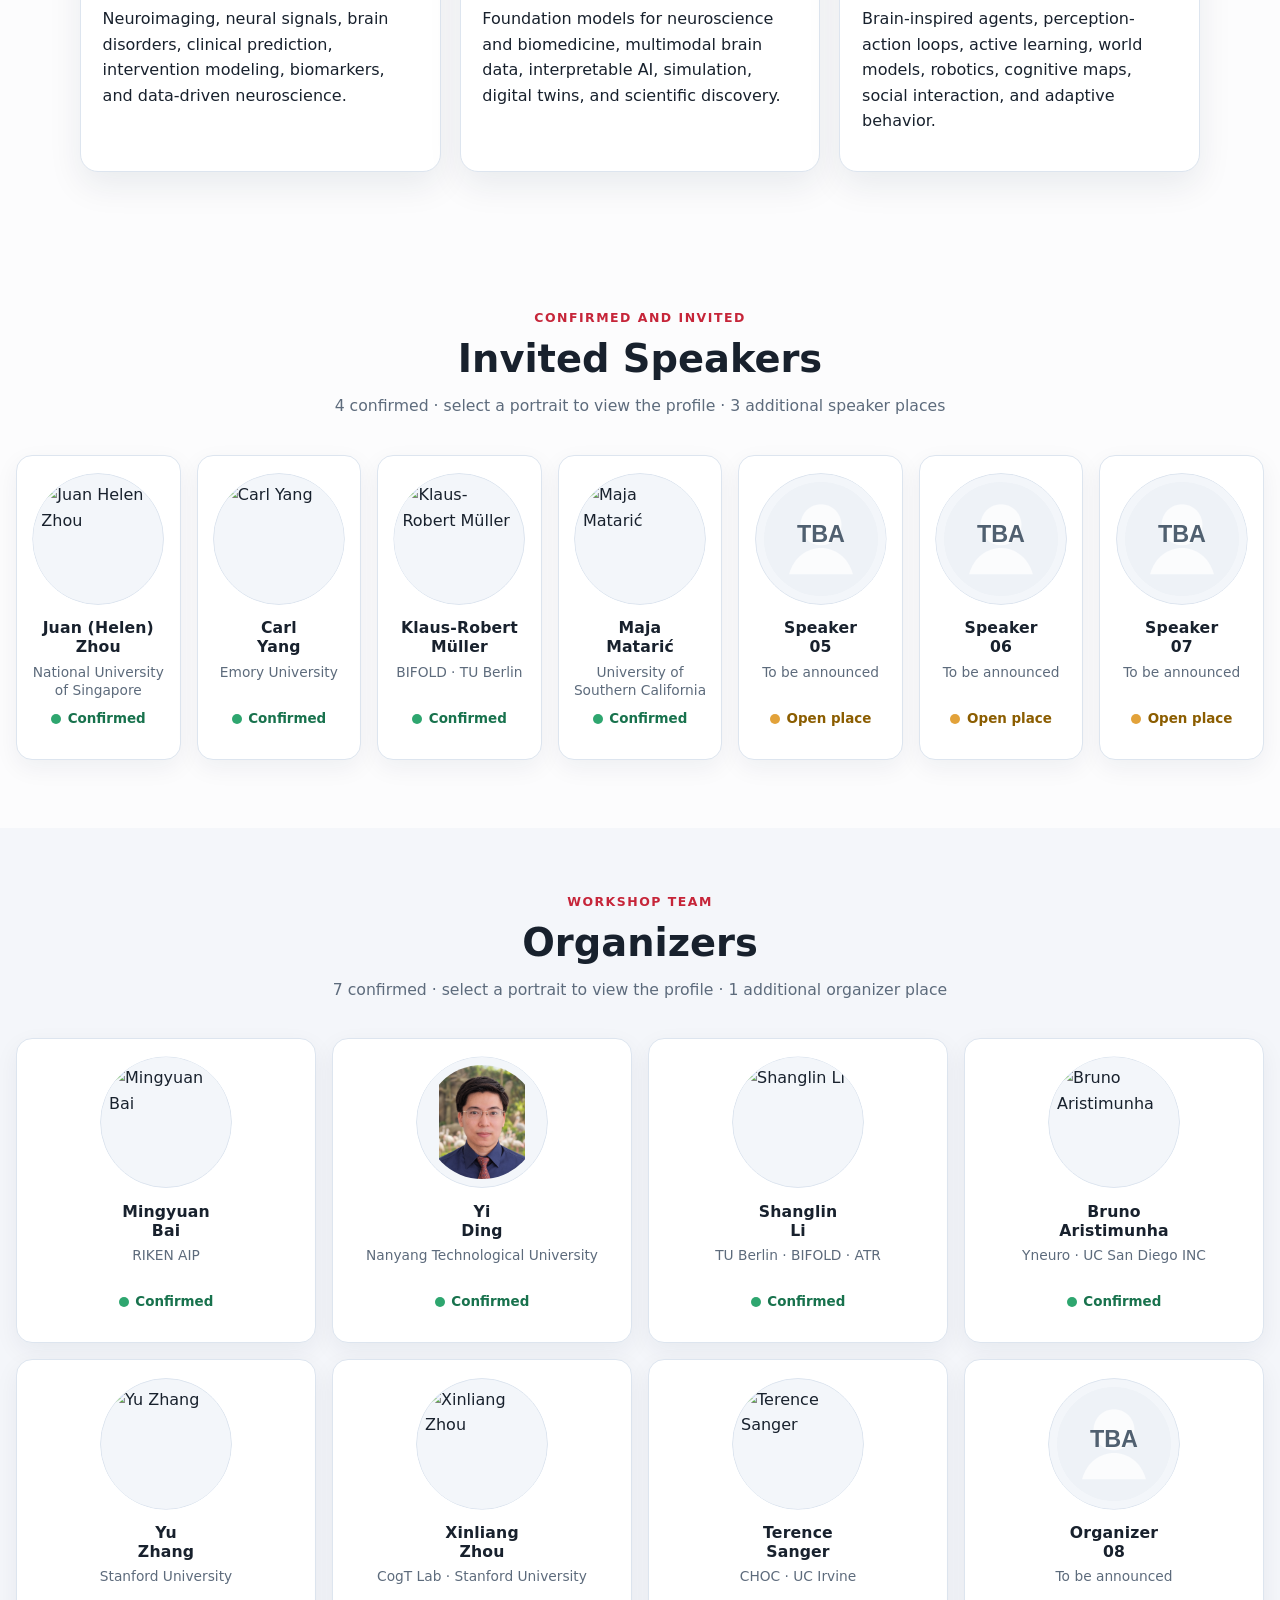
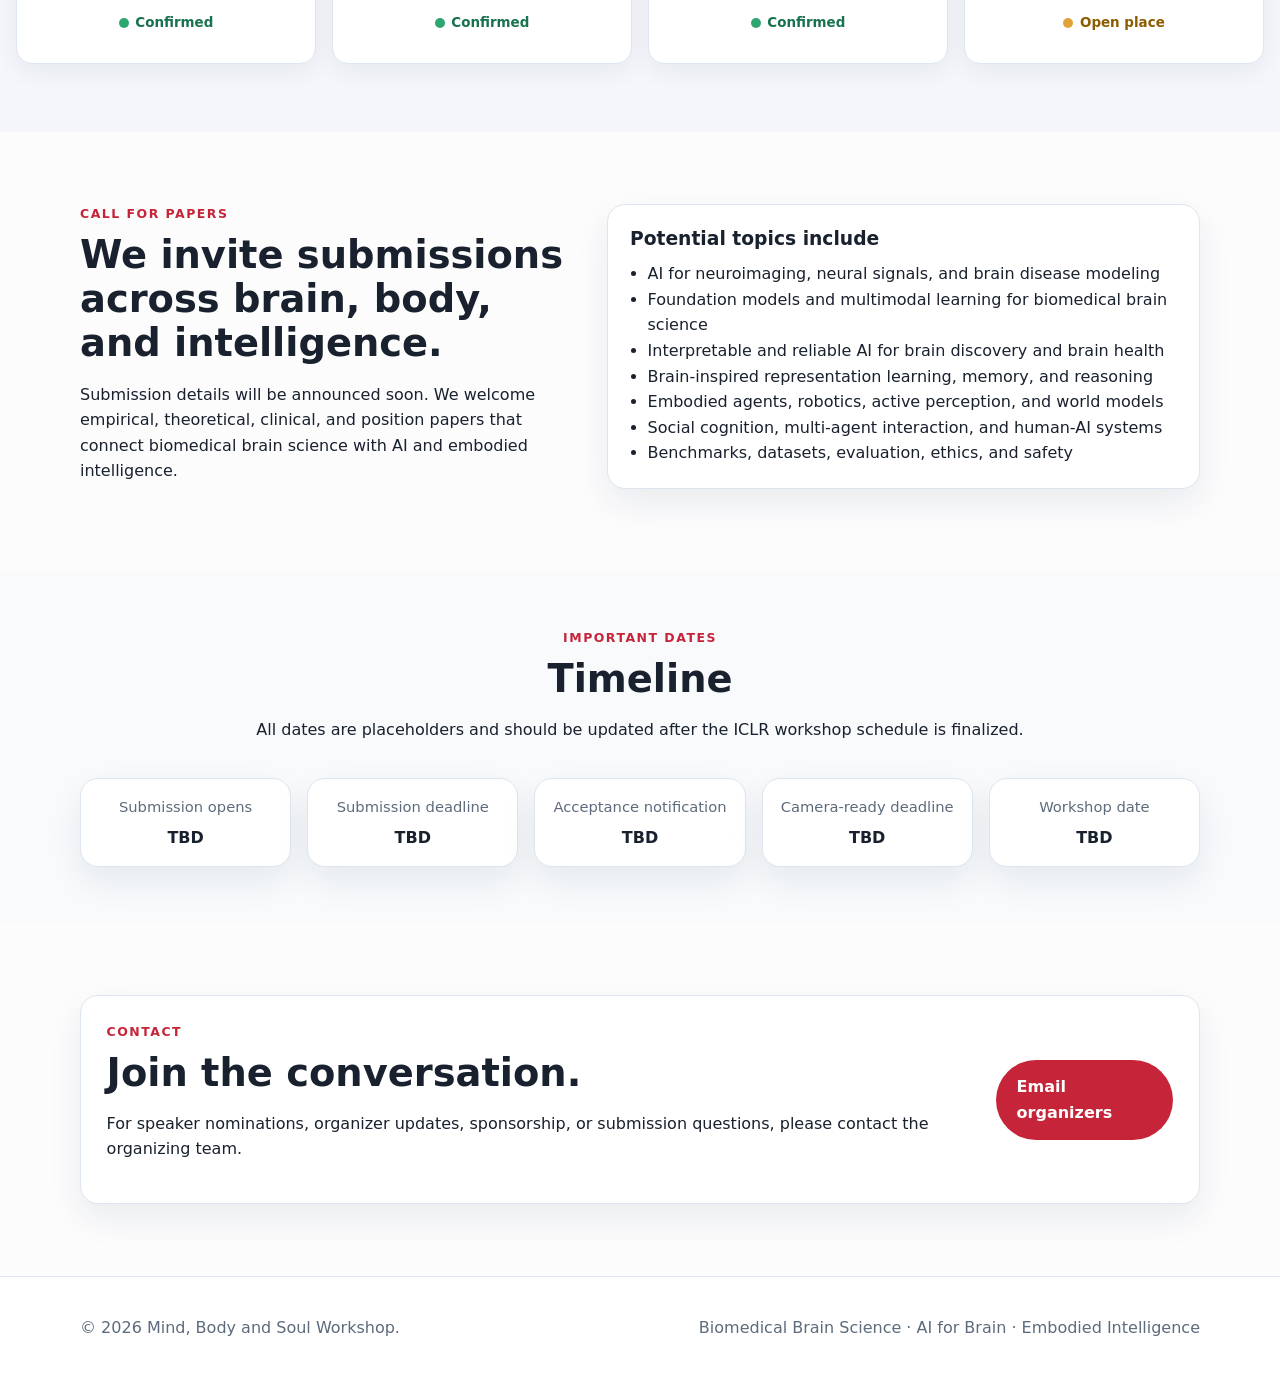
==== commit ff801475: "Update index.html Added Maja Matarić" ====
--- a/index.html
+++ b/index.html
@@ -122,7 +122,7 @@
 <div class="people-heading">
 <p class="eyebrow">Confirmed and invited</p>
 <h2>Invited Speakers</h2>
-<p class="people-count">3 confirmed · select a portrait to view the profile · 4 additional speaker places</p>
+<p class="people-count">4 confirmed · select a portrait to view the profile · 3 additional speaker places</p>
 </div>
 <div class="people-grid speakers-grid"><article class="person-card confirmed person-card-linked">
 <a aria-label="View Juan Helen Zhou's profile" class="person-profile" href="https://discovery.nus.edu.sg/3278-juan-helen-zhou/about" rel="noopener noreferrer" target="_blank">
@@ -151,9 +151,15 @@
 <p class="person-status"><span aria-hidden="true"></span>Confirmed</p>
 </div>
 </a>
-</article><article class="person-card is-open">
-<img alt="Speaker to be announced" class="person-portrait" src="assets/people/tba.svg"/>
-<div class="person-body"><h3>Speaker <br/>04</h3><p class="person-affiliation">To be announced</p><p class="person-status open"><span aria-hidden="true"></span>Open place</p></div>
+</article><article class="person-card confirmed person-card-linked">
+<a aria-label="View Maja Matarić's official website" class="person-profile" href="https://maja-mataric.web.app/" rel="noopener noreferrer" target="_blank">
+<img alt="Maja Matarić" class="person-portrait" data-fallback="assets/people/tba.svg" decoding="async" loading="eager" src="https://polymathic.usc.edu/sites/default/files/styles/1_1_large/public/2024-08/Maja%20Mataric%20photo.jpg?h=ffed8f21&amp;itok=v82eOP4s"/>
+<div class="person-body">
+<h3>Maja <br/>Matarić</h3>
+<p class="person-affiliation">University of Southern California</p>
+<p class="person-status"><span aria-hidden="true"></span>Confirmed</p>
+</div>
+</a>
 </article><article class="person-card is-open">
 <img alt="Speaker to be announced" class="person-portrait" src="assets/people/tba.svg"/>
 <div class="person-body"><h3>Speaker <br/>05</h3><p class="person-affiliation">To be announced</p><p class="person-status open"><span aria-hidden="true"></span>Open place</p></div>
@@ -237,4 +243,3 @@
 <footer class="footer"><div class="container footer-grid"><p>© <span id="year"></span> Mind, Body and Soul Workshop.</p><p>Biomedical Brain Science · AI for Brain · Embodied Intelligence</p></div></footer>
 <script src="script.js"></script>
 </body>
-</html>
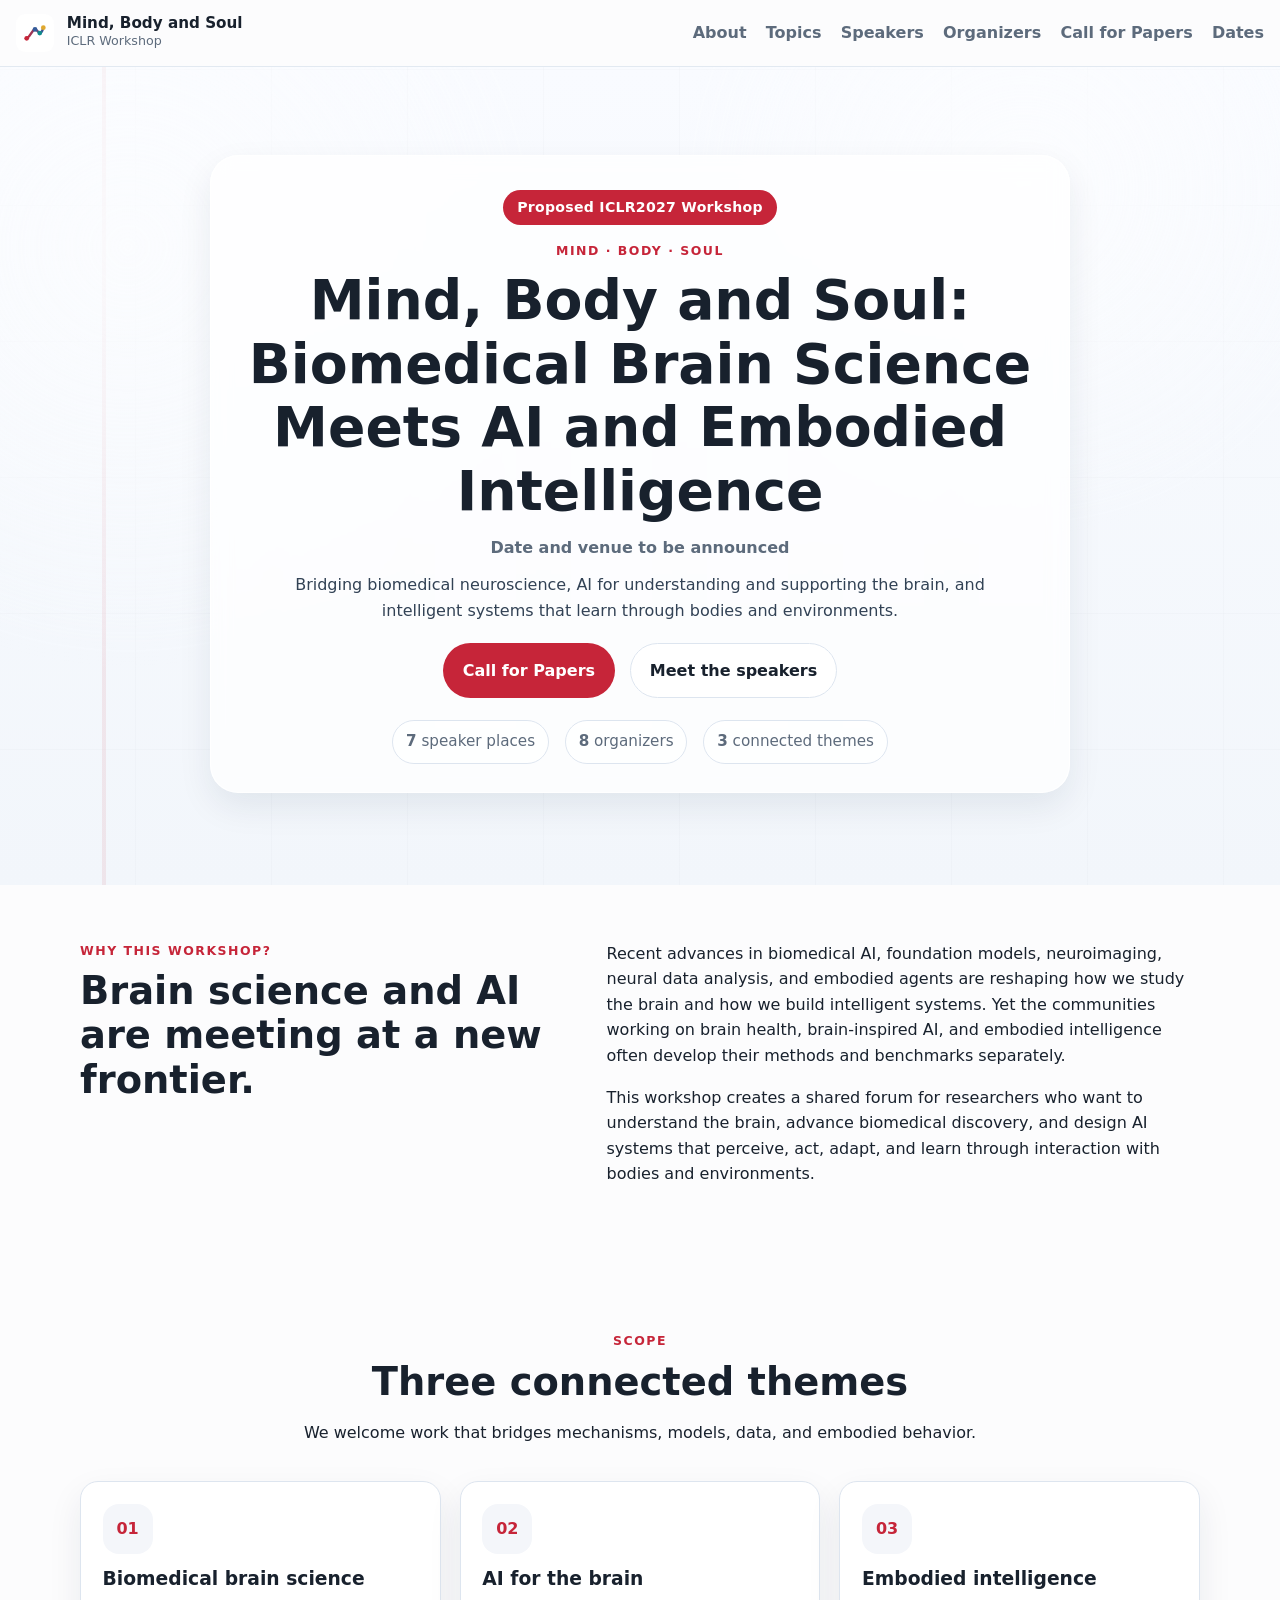
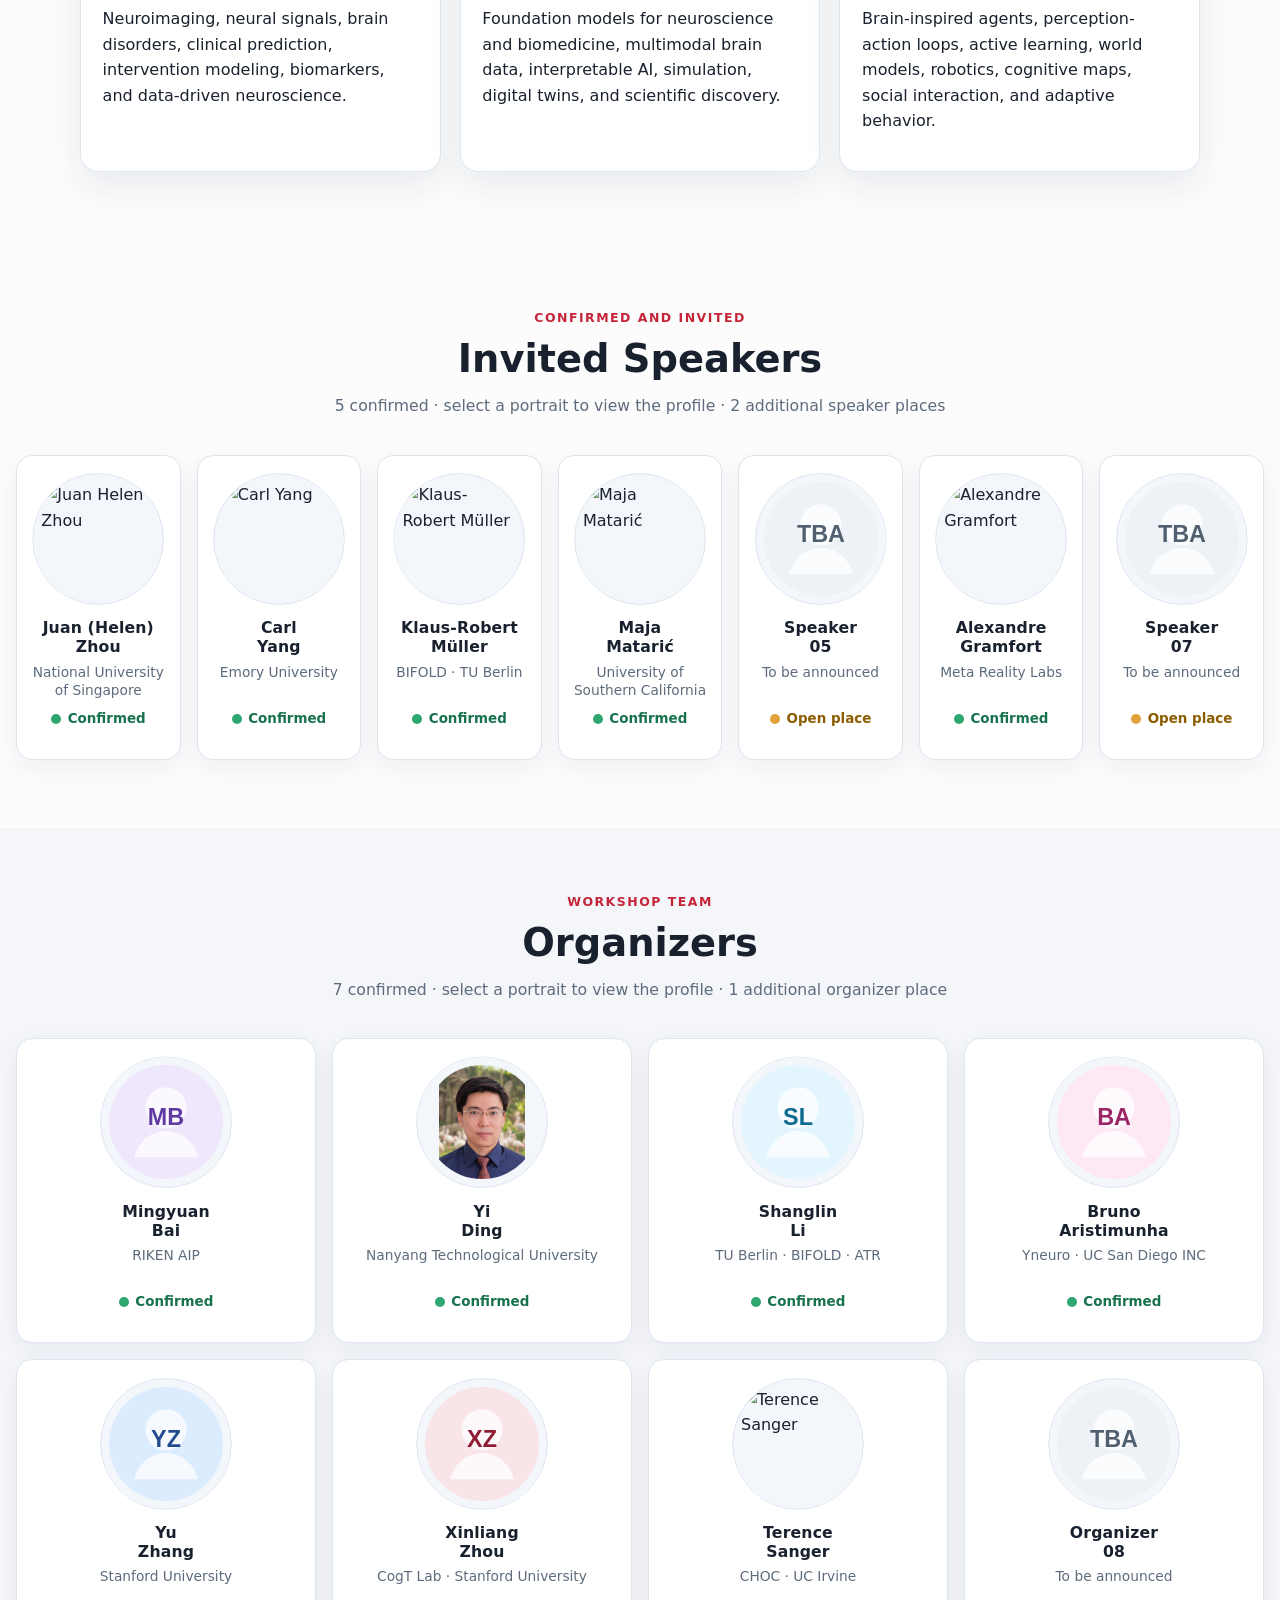
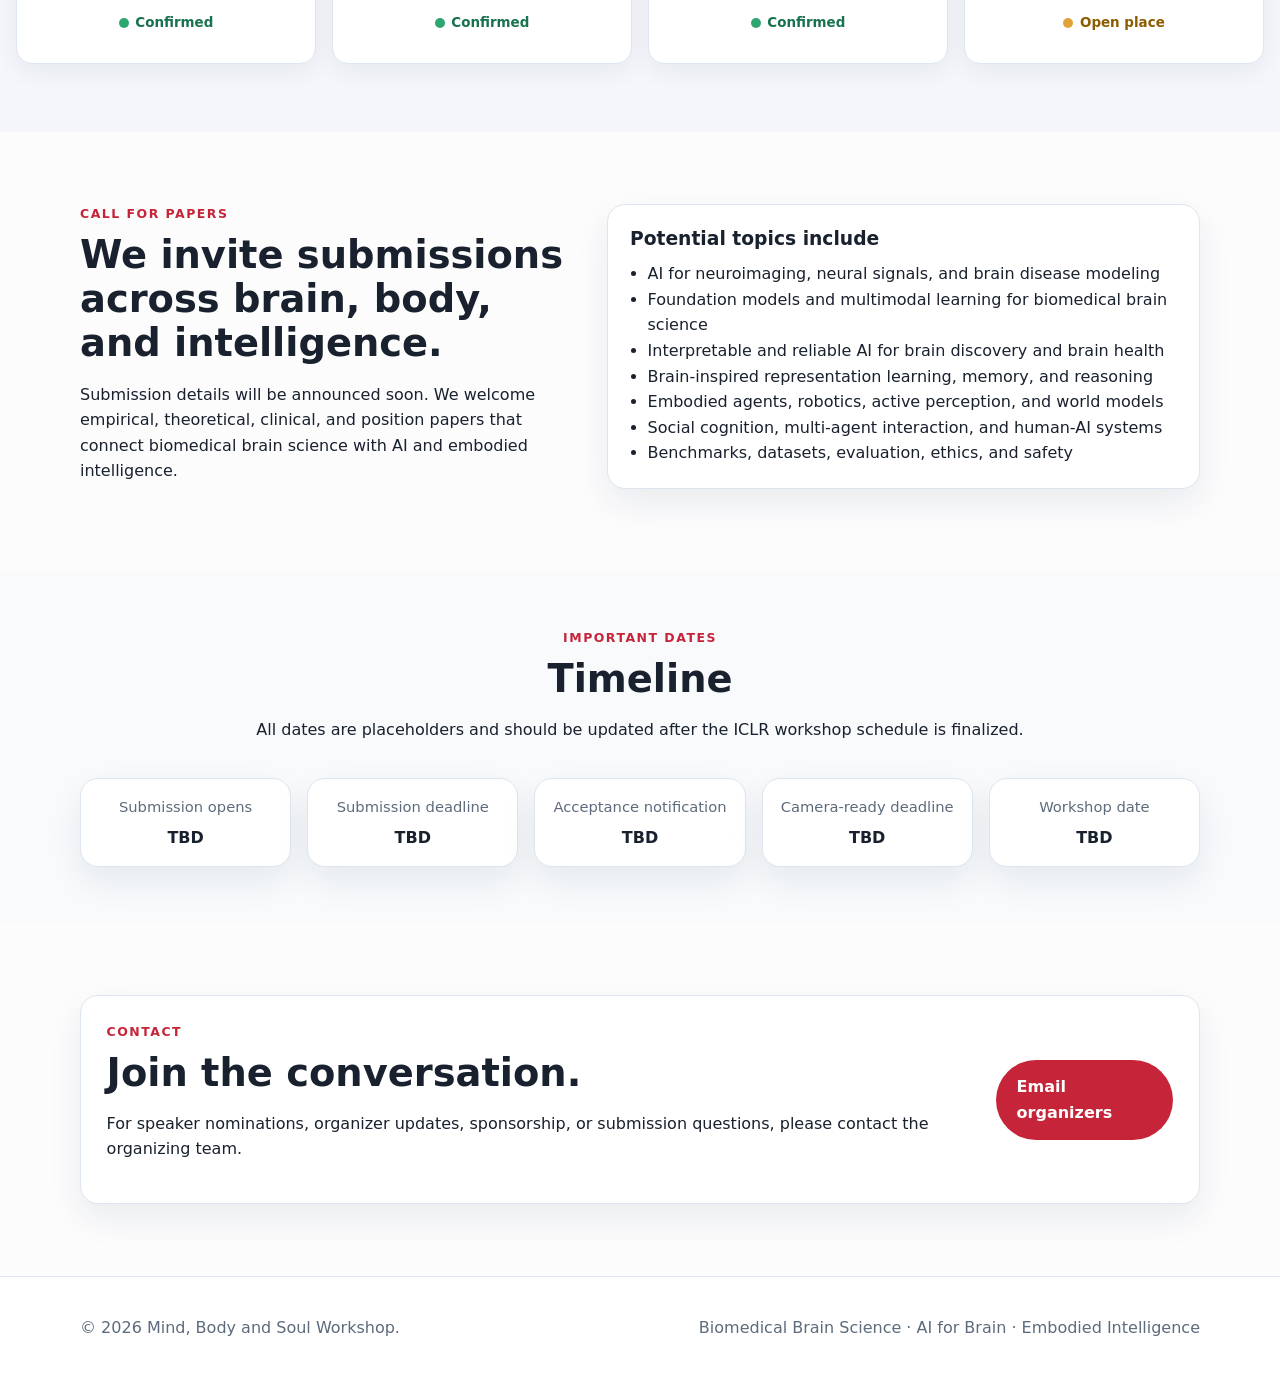
==== commit 95b3b118: "Update index.html Added Alexandre Gramfort as Speaker 6" ====
--- a/index.html
+++ b/index.html
@@ -122,7 +122,7 @@
 <div class="people-heading">
 <p class="eyebrow">Confirmed and invited</p>
 <h2>Invited Speakers</h2>
-<p class="people-count">4 confirmed · select a portrait to view the profile · 3 additional speaker places</p>
+<p class="people-count">5 confirmed · select a portrait to view the profile · 2 additional speaker places</p>
 </div>
 <div class="people-grid speakers-grid"><article class="person-card confirmed person-card-linked">
 <a aria-label="View Juan Helen Zhou's profile" class="person-profile" href="https://discovery.nus.edu.sg/3278-juan-helen-zhou/about" rel="noopener noreferrer" target="_blank">
@@ -163,9 +163,15 @@
 </article><article class="person-card is-open">
 <img alt="Speaker to be announced" class="person-portrait" src="assets/people/tba.svg"/>
 <div class="person-body"><h3>Speaker <br/>05</h3><p class="person-affiliation">To be announced</p><p class="person-status open"><span aria-hidden="true"></span>Open place</p></div>
-</article><article class="person-card is-open">
-<img alt="Speaker to be announced" class="person-portrait" src="assets/people/tba.svg"/>
-<div class="person-body"><h3>Speaker <br/>06</h3><p class="person-affiliation">To be announced</p><p class="person-status open"><span aria-hidden="true"></span>Open place</p></div>
+</article><article class="person-card confirmed person-card-linked">
+<a aria-label="View Alexandre Gramfort's official website" class="person-profile" href="https://alexandre.gramfort.net/" rel="noopener noreferrer" target="_blank">
+<img alt="Alexandre Gramfort" class="person-portrait" data-fallback="assets/people/tba.svg" decoding="async" loading="eager" src="https://avatars.githubusercontent.com/u/161052?v=4"/>
+<div class="person-body">
+<h3>Alexandre <br/>Gramfort</h3>
+<p class="person-affiliation">Meta Reality Labs</p>
+<p class="person-status"><span aria-hidden="true"></span>Confirmed</p>
+</div>
+</a>
 </article><article class="person-card is-open">
 <img alt="Speaker to be announced" class="person-portrait" src="assets/people/tba.svg"/>
 <div class="person-body"><h3>Speaker <br/>07</h3><p class="person-affiliation">To be announced</p><p class="person-status open"><span aria-hidden="true"></span>Open place</p></div>
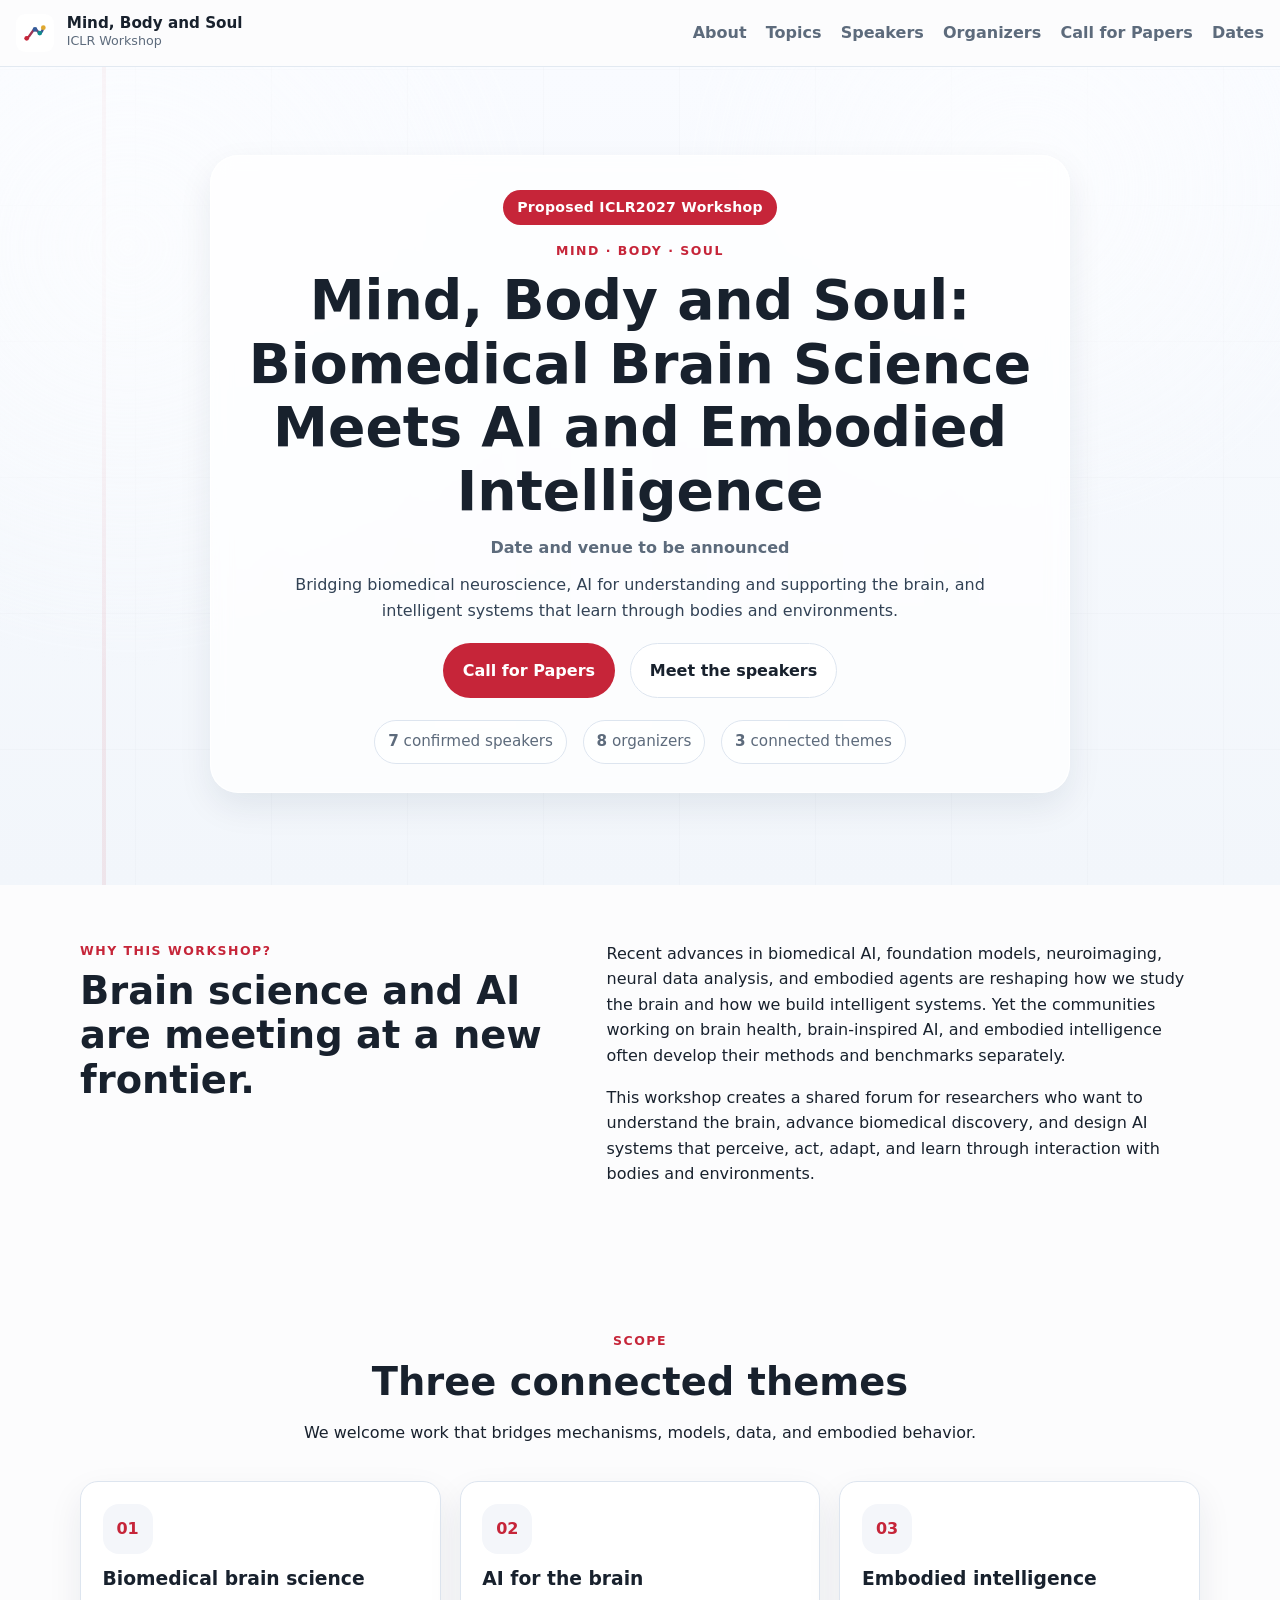
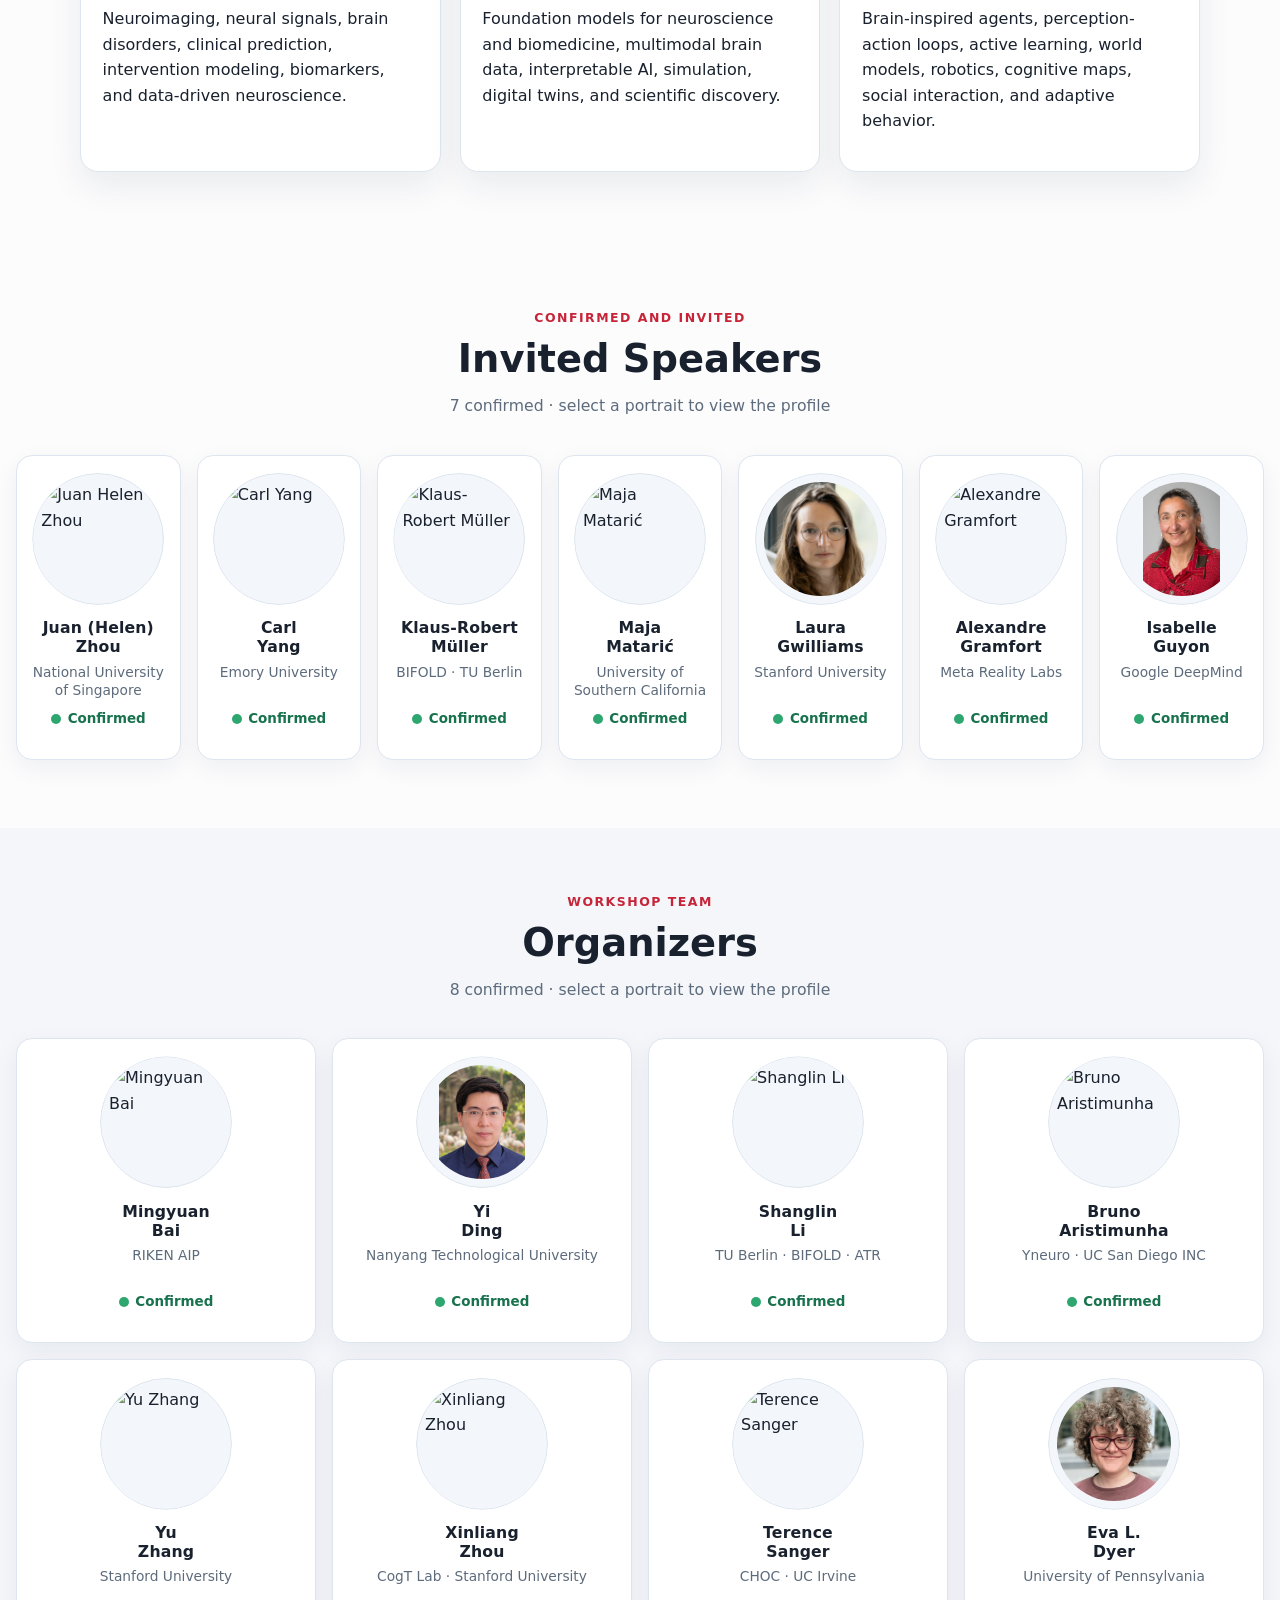
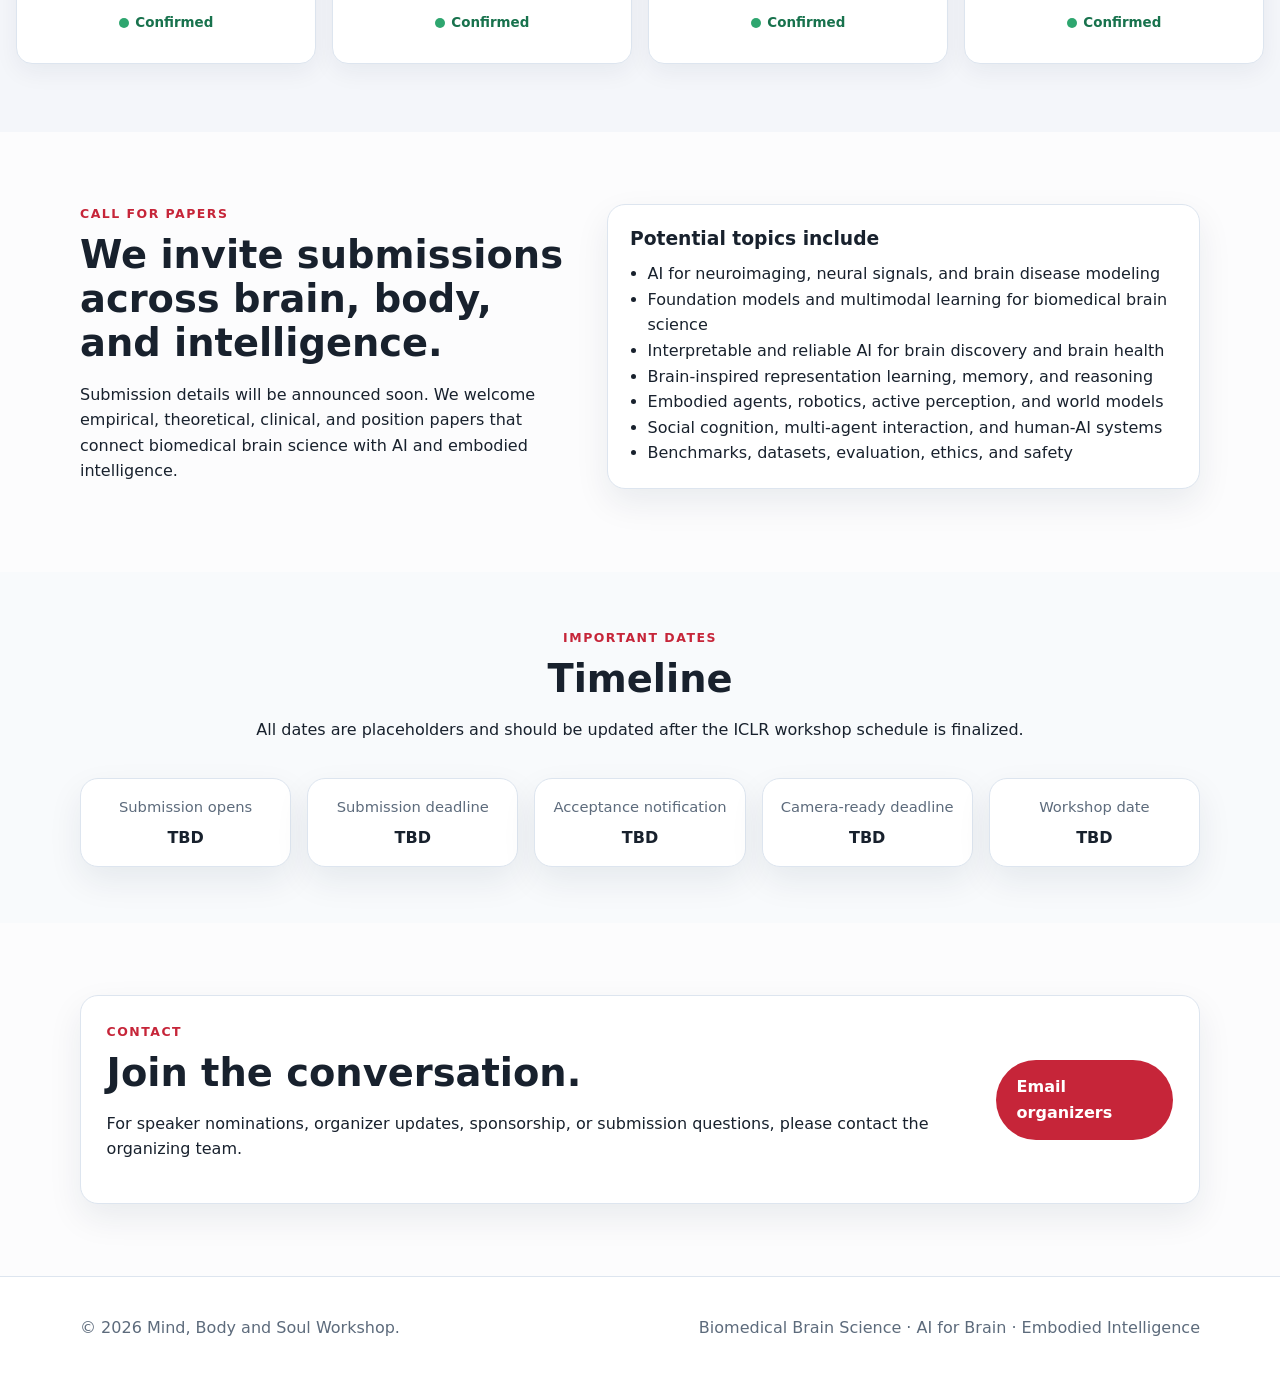
==== commit 3ebf67b9: "Update index.html with Isabella, Eva and Isabella joined" ====
--- a/index.html
+++ b/index.html
@@ -1,4 +1,3 @@
-<!DOCTYPE html>
 <!DOCTYPE html>
 
 <html lang="en">
@@ -56,7 +55,7 @@
 <a class="button button-secondary" href="#speakers">Meet the speakers</a>
 </div>
 <div aria-label="Workshop overview" class="hero-facts">
-<span><strong>7</strong> speaker places</span>
+<span><strong>7</strong> confirmed speakers</span>
 <span><strong>8</strong> organizers</span>
 <span><strong>3</strong> connected themes</span>
 </div>
@@ -122,7 +121,7 @@
 <div class="people-heading">
 <p class="eyebrow">Confirmed and invited</p>
 <h2>Invited Speakers</h2>
-<p class="people-count">5 confirmed · select a portrait to view the profile · 2 additional speaker places</p>
+<p class="people-count">7 confirmed · select a portrait to view the profile</p>
 </div>
 <div class="people-grid speakers-grid"><article class="person-card confirmed person-card-linked">
 <a aria-label="View Juan Helen Zhou's profile" class="person-profile" href="https://discovery.nus.edu.sg/3278-juan-helen-zhou/about" rel="noopener noreferrer" target="_blank">
@@ -160,9 +159,15 @@
 <p class="person-status"><span aria-hidden="true"></span>Confirmed</p>
 </div>
 </a>
-</article><article class="person-card is-open">
-<img alt="Speaker to be announced" class="person-portrait" src="assets/people/tba.svg"/>
-<div class="person-body"><h3>Speaker <br/>05</h3><p class="person-affiliation">To be announced</p><p class="person-status open"><span aria-hidden="true"></span>Open place</p></div>
+</article><article class="person-card confirmed person-card-linked">
+<a aria-label="View Laura Gwilliams's profile" class="person-profile" href="https://gwilliamslab.stanford.edu/people/laura-gwilliams" rel="noopener noreferrer" target="_blank">
+<img alt="Laura Gwilliams" class="person-portrait" data-fallback="assets/people/tba.svg" decoding="async" loading="eager" src="assets/people/laura-gwilliams.svg"/>
+<div class="person-body">
+<h3>Laura <br/>Gwilliams</h3>
+<p class="person-affiliation">Stanford University</p>
+<p class="person-status"><span aria-hidden="true"></span>Confirmed</p>
+</div>
+</a>
 </article><article class="person-card confirmed person-card-linked">
 <a aria-label="View Alexandre Gramfort's official website" class="person-profile" href="https://alexandre.gramfort.net/" rel="noopener noreferrer" target="_blank">
 <img alt="Alexandre Gramfort" class="person-portrait" data-fallback="assets/people/tba.svg" decoding="async" loading="eager" src="https://avatars.githubusercontent.com/u/161052?v=4"/>
@@ -172,9 +177,15 @@
 <p class="person-status"><span aria-hidden="true"></span>Confirmed</p>
 </div>
 </a>
-</article><article class="person-card is-open">
-<img alt="Speaker to be announced" class="person-portrait" src="assets/people/tba.svg"/>
-<div class="person-body"><h3>Speaker <br/>07</h3><p class="person-affiliation">To be announced</p><p class="person-status open"><span aria-hidden="true"></span>Open place</p></div>
+</article><article class="person-card confirmed person-card-linked">
+<a aria-label="View Isabelle Guyon's profile" class="person-profile" href="https://sites.google.com/a/chalearn.org/guyon/home" rel="noopener noreferrer" target="_blank">
+<img alt="Isabelle Guyon" class="person-portrait" data-fallback="assets/people/tba.svg" decoding="async" loading="eager" src="assets/people/isabelle-guyon.svg"/>
+<div class="person-body">
+<h3>Isabelle <br/>Guyon</h3>
+<p class="person-affiliation">Google DeepMind</p>
+<p class="person-status"><span aria-hidden="true"></span>Confirmed</p>
+</div>
+</a>
 </article></div>
 </div>
 </section>
@@ -183,7 +194,7 @@
 <div class="people-heading">
 <p class="eyebrow">Workshop team</p>
 <h2>Organizers</h2>
-<p class="people-count">7 confirmed · select a portrait to view the profile · 1 additional organizer place</p>
+<p class="people-count">8 confirmed · select a portrait to view the profile</p>
 </div>
 <div class="people-grid organizers-grid"><article class="person-card confirmed person-card-linked">
 <a aria-label="View Mingyuan Bai's Google Scholar profile" class="person-profile" href="https://scholar.google.com/citations?user=lo0_2rMAAAAJ&amp;hl=en" rel="noopener noreferrer" target="_blank">
@@ -232,13 +243,15 @@
 <p class="person-status"><span aria-hidden="true"></span>Confirmed</p>
 </div>
 </a>
-</article><article class="person-card is-open">
-<img alt="Organizer to be announced" class="person-portrait" src="assets/people/tba.svg"/>
-<div class="person-body">
-<h3>Organizer <br/>08</h3>
-<p class="person-affiliation">To be announced</p>
-<p class="person-status open"><span aria-hidden="true"></span>Open place</p>
-</div>
+</article><article class="person-card confirmed person-card-linked">
+<a aria-label="View Eva L. Dyer's profile" class="person-profile" href="https://scholar.google.com/citations?user=Sb_jcHcAAAAJ&amp;hl=en" rel="noopener noreferrer" target="_blank">
+<img alt="Eva L. Dyer" class="person-portrait" data-fallback="assets/people/tba.svg" decoding="async" loading="eager" src="assets/people/eva-dyer.svg"/>
+<div class="person-body">
+<h3>Eva L. <br/>Dyer</h3>
+<p class="person-affiliation">University of Pennsylvania</p>
+<p class="person-status"><span aria-hidden="true"></span>Confirmed</p>
+</div>
+</a>
 </article></div>
 </div>
 </section>
@@ -249,3 +262,4 @@
 <footer class="footer"><div class="container footer-grid"><p>© <span id="year"></span> Mind, Body and Soul Workshop.</p><p>Biomedical Brain Science · AI for Brain · Embodied Intelligence</p></div></footer>
 <script src="script.js"></script>
 </body>
+</html>
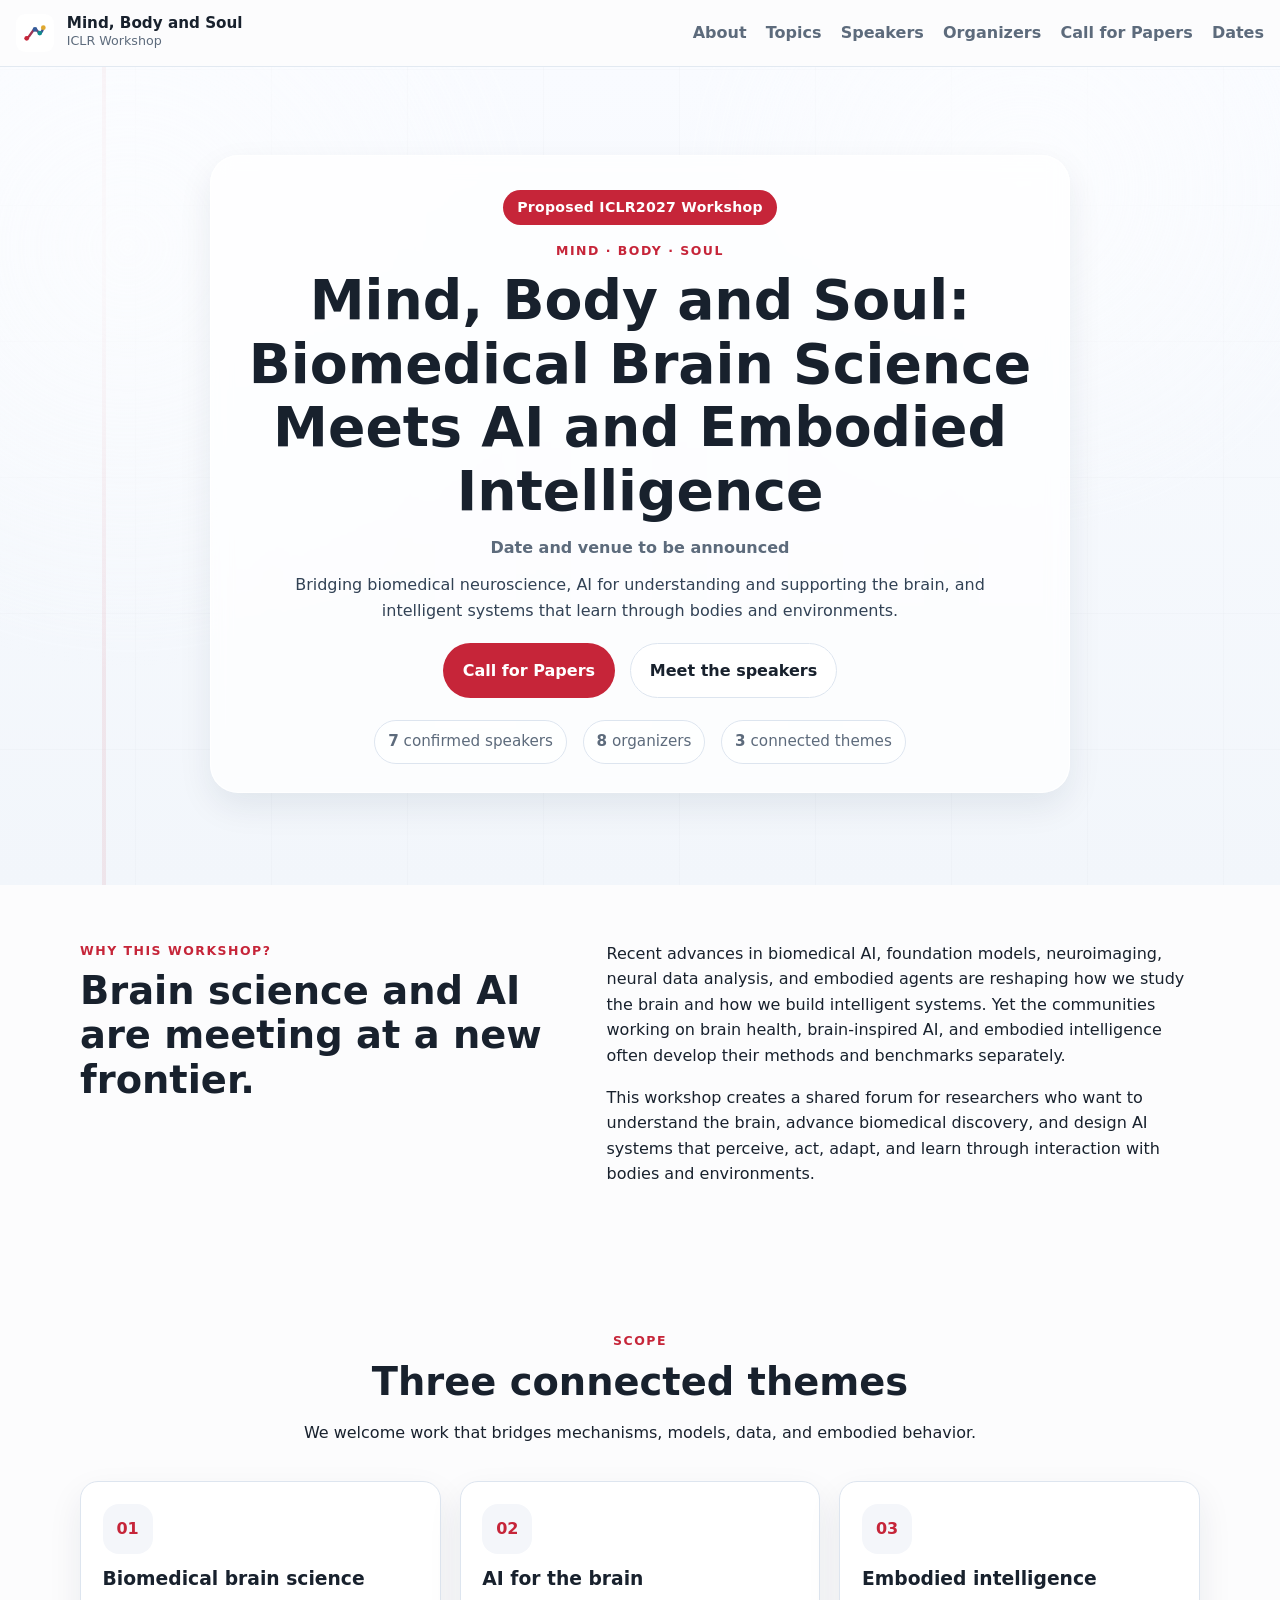
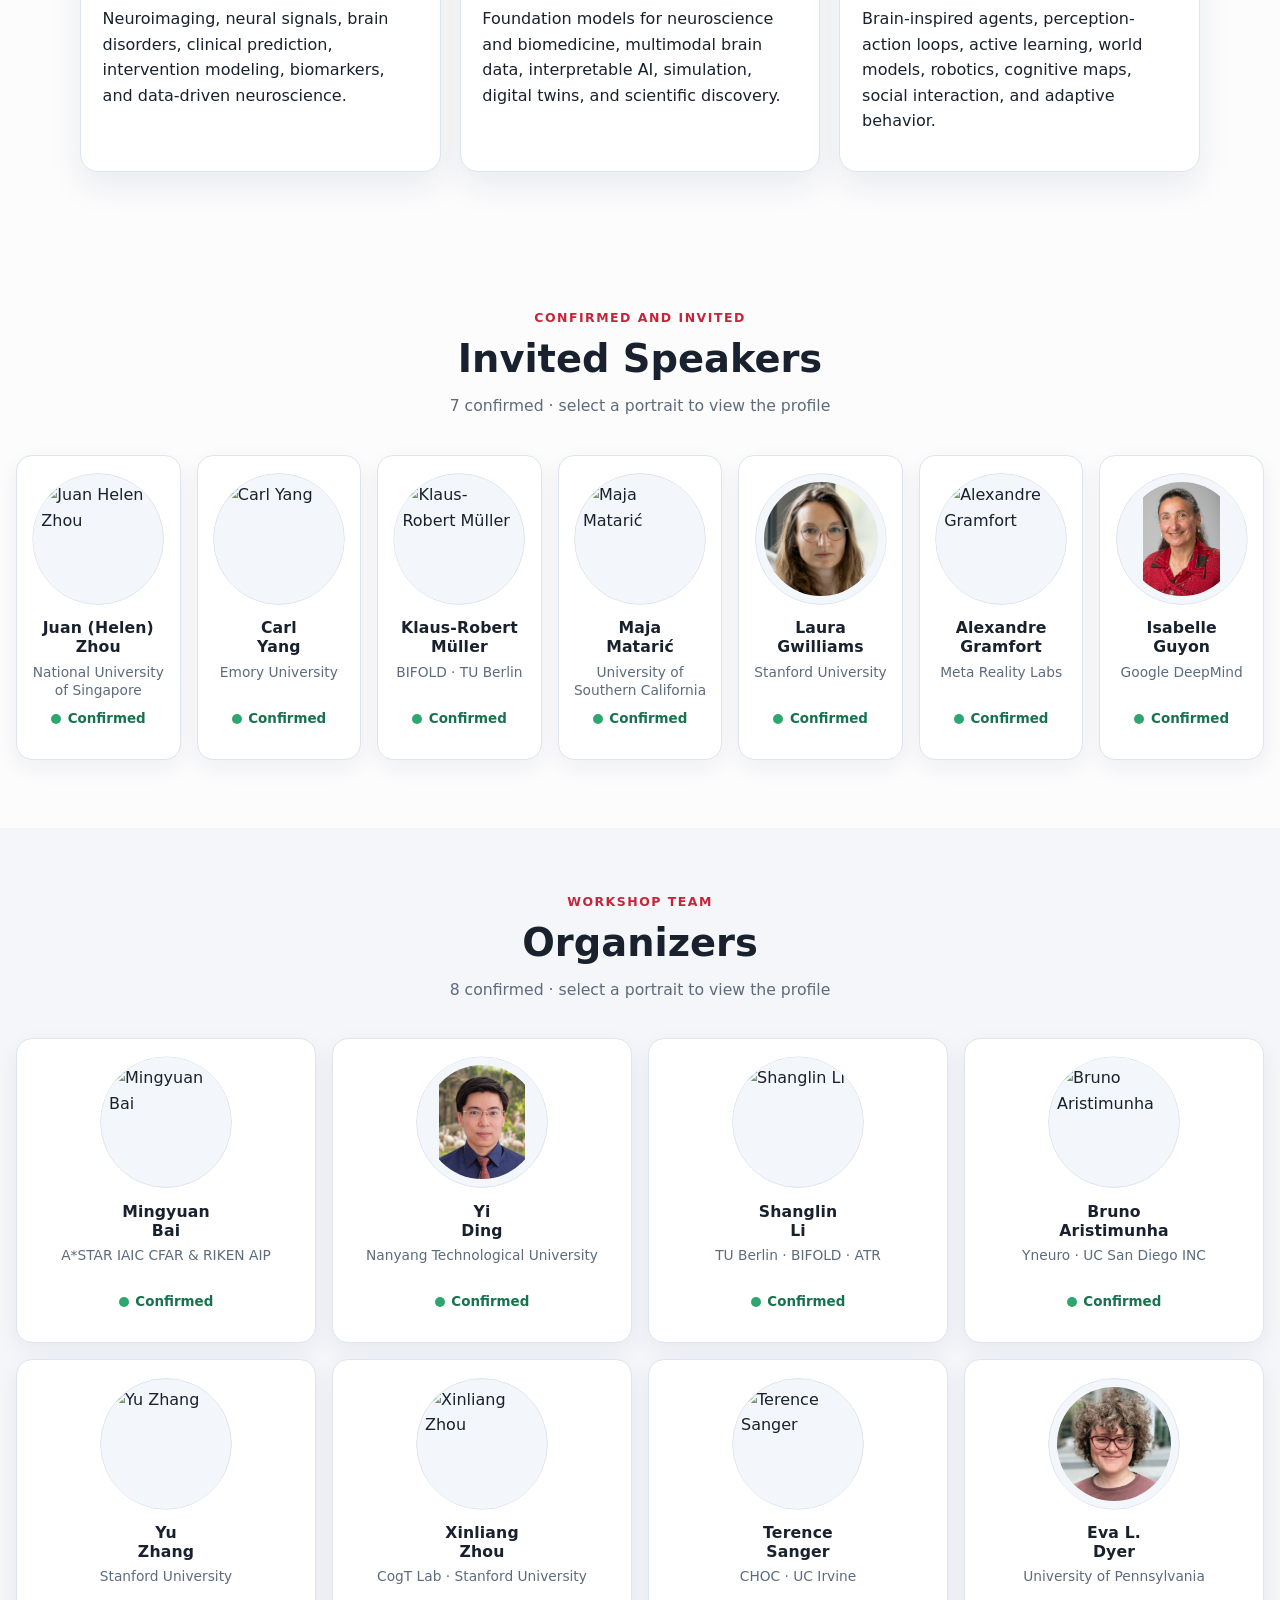
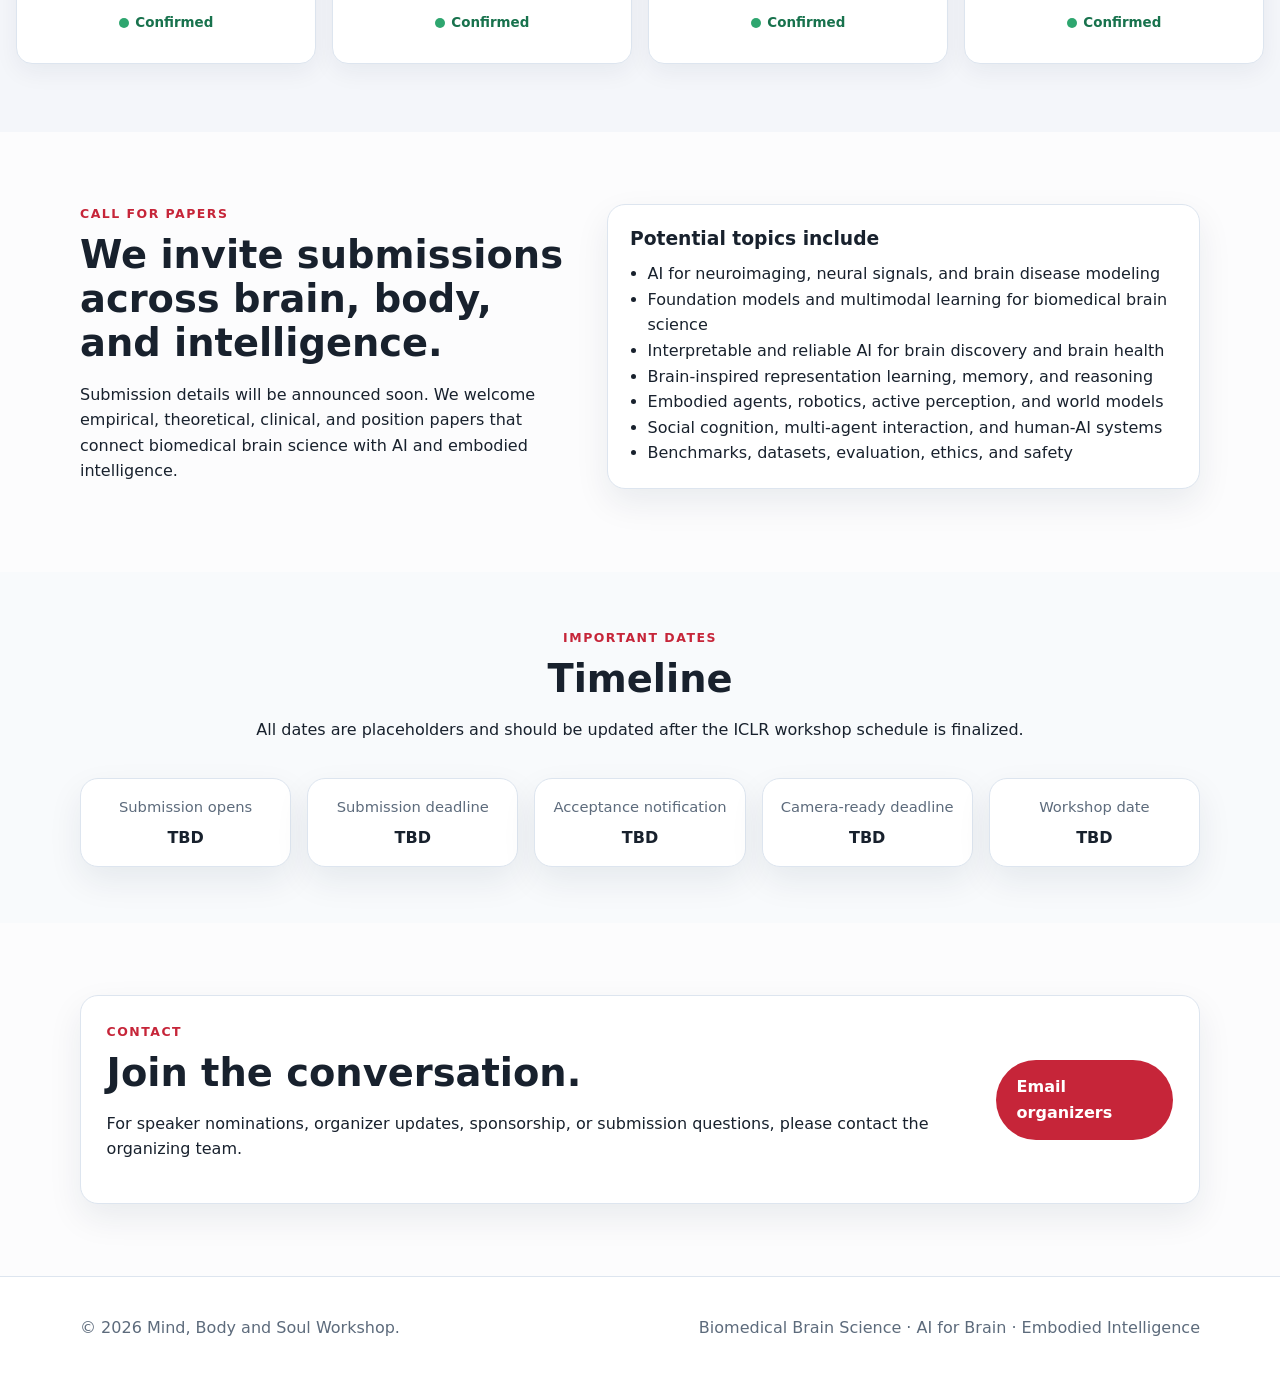
==== commit 633c7818: "Update index.html" ====
--- a/index.html
+++ b/index.html
@@ -199,7 +199,7 @@
 <div class="people-grid organizers-grid"><article class="person-card confirmed person-card-linked">
 <a aria-label="View Mingyuan Bai's Google Scholar profile" class="person-profile" href="https://scholar.google.com/citations?user=lo0_2rMAAAAJ&amp;hl=en" rel="noopener noreferrer" target="_blank">
 <img alt="Mingyuan Bai" class="person-portrait" data-fallback="assets/people/mingyuan-bai.svg" decoding="async" loading="eager" src="https://avatars.githubusercontent.com/u/13537788?v=4"/>
-<div class="person-body"><h3>Mingyuan <br/>Bai</h3><p class="person-affiliation">RIKEN AIP</p><p class="person-status"><span aria-hidden="true"></span>Confirmed</p></div>
+<div class="person-body"><h3>Mingyuan <br/>Bai</h3><p class="person-affiliation">A*STAR IAIC CFAR & RIKEN AIP</p><p class="person-status"><span aria-hidden="true"></span>Confirmed</p></div>
 </a>
 </article><article class="person-card confirmed person-card-linked">
 <a aria-label="View Yi Ding's homepage" class="person-profile" href="https://yi-ding-cs.github.io" rel="noopener noreferrer" target="_blank">
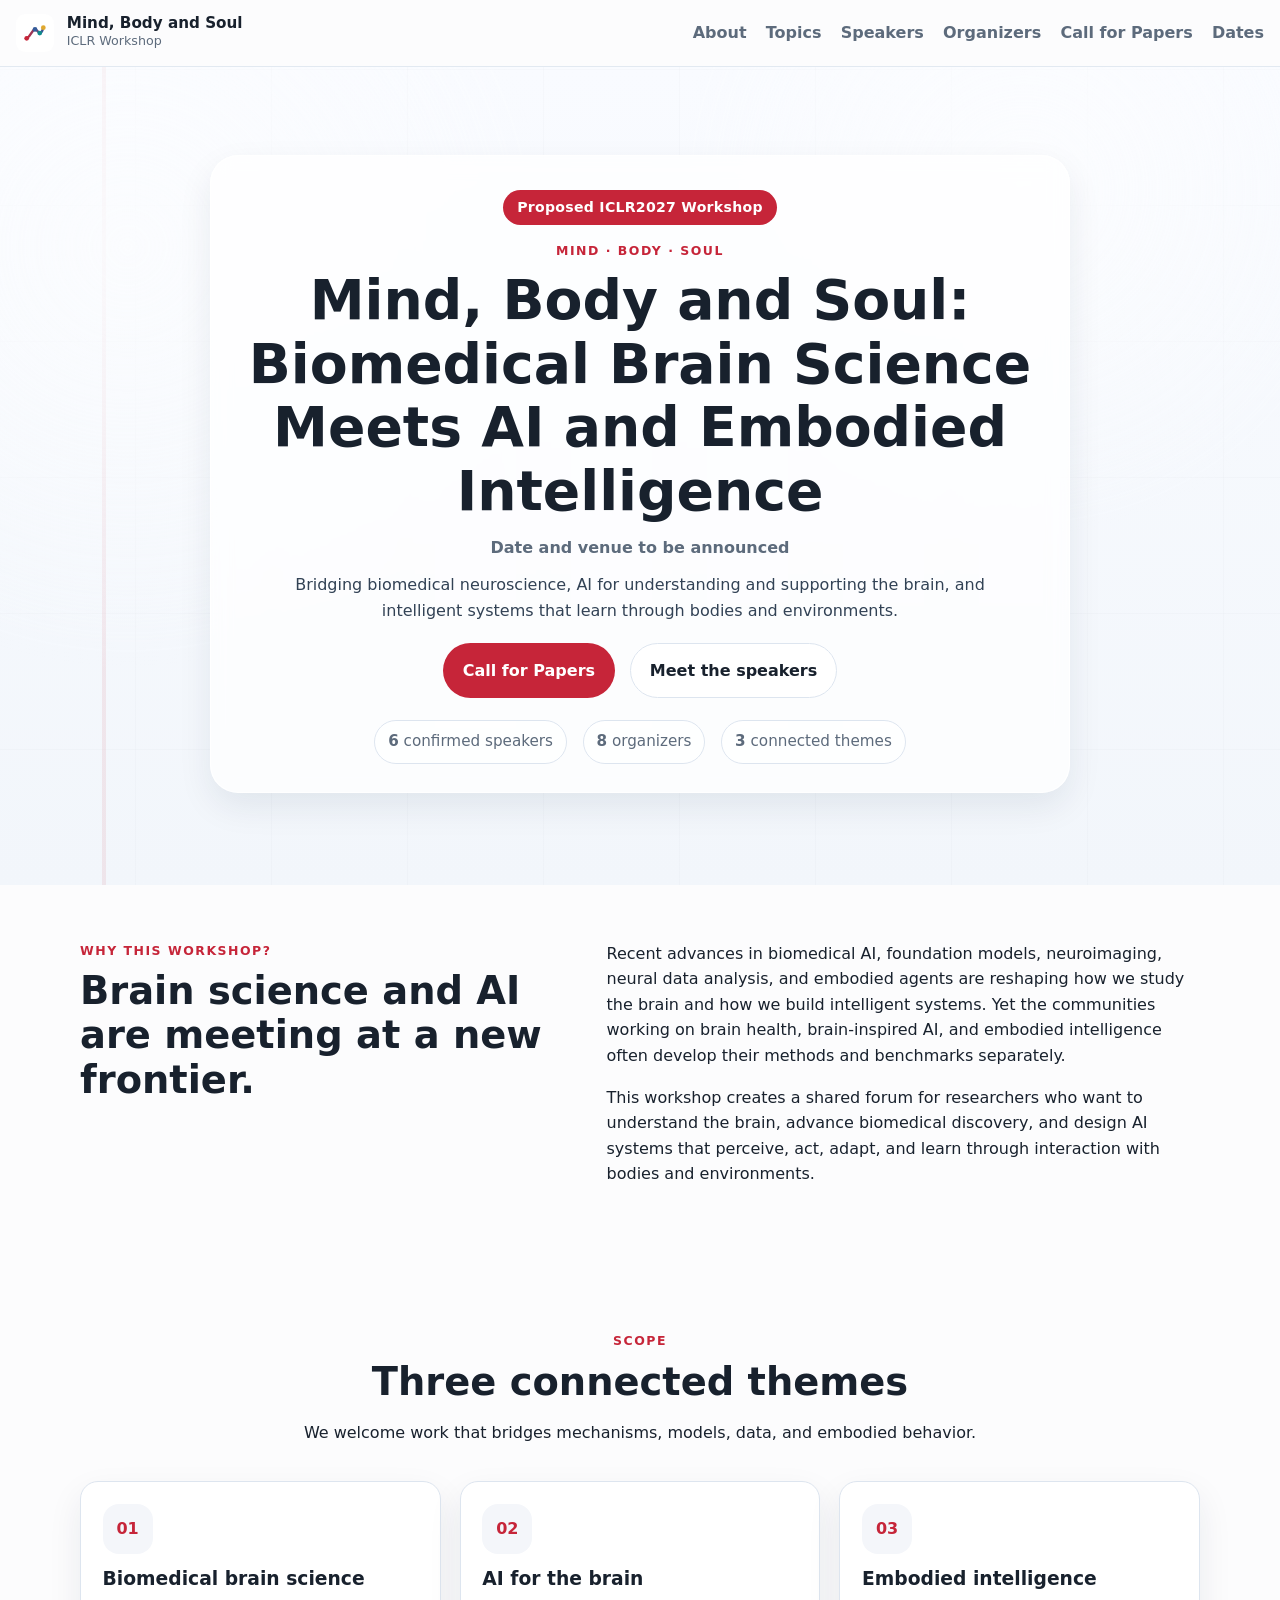
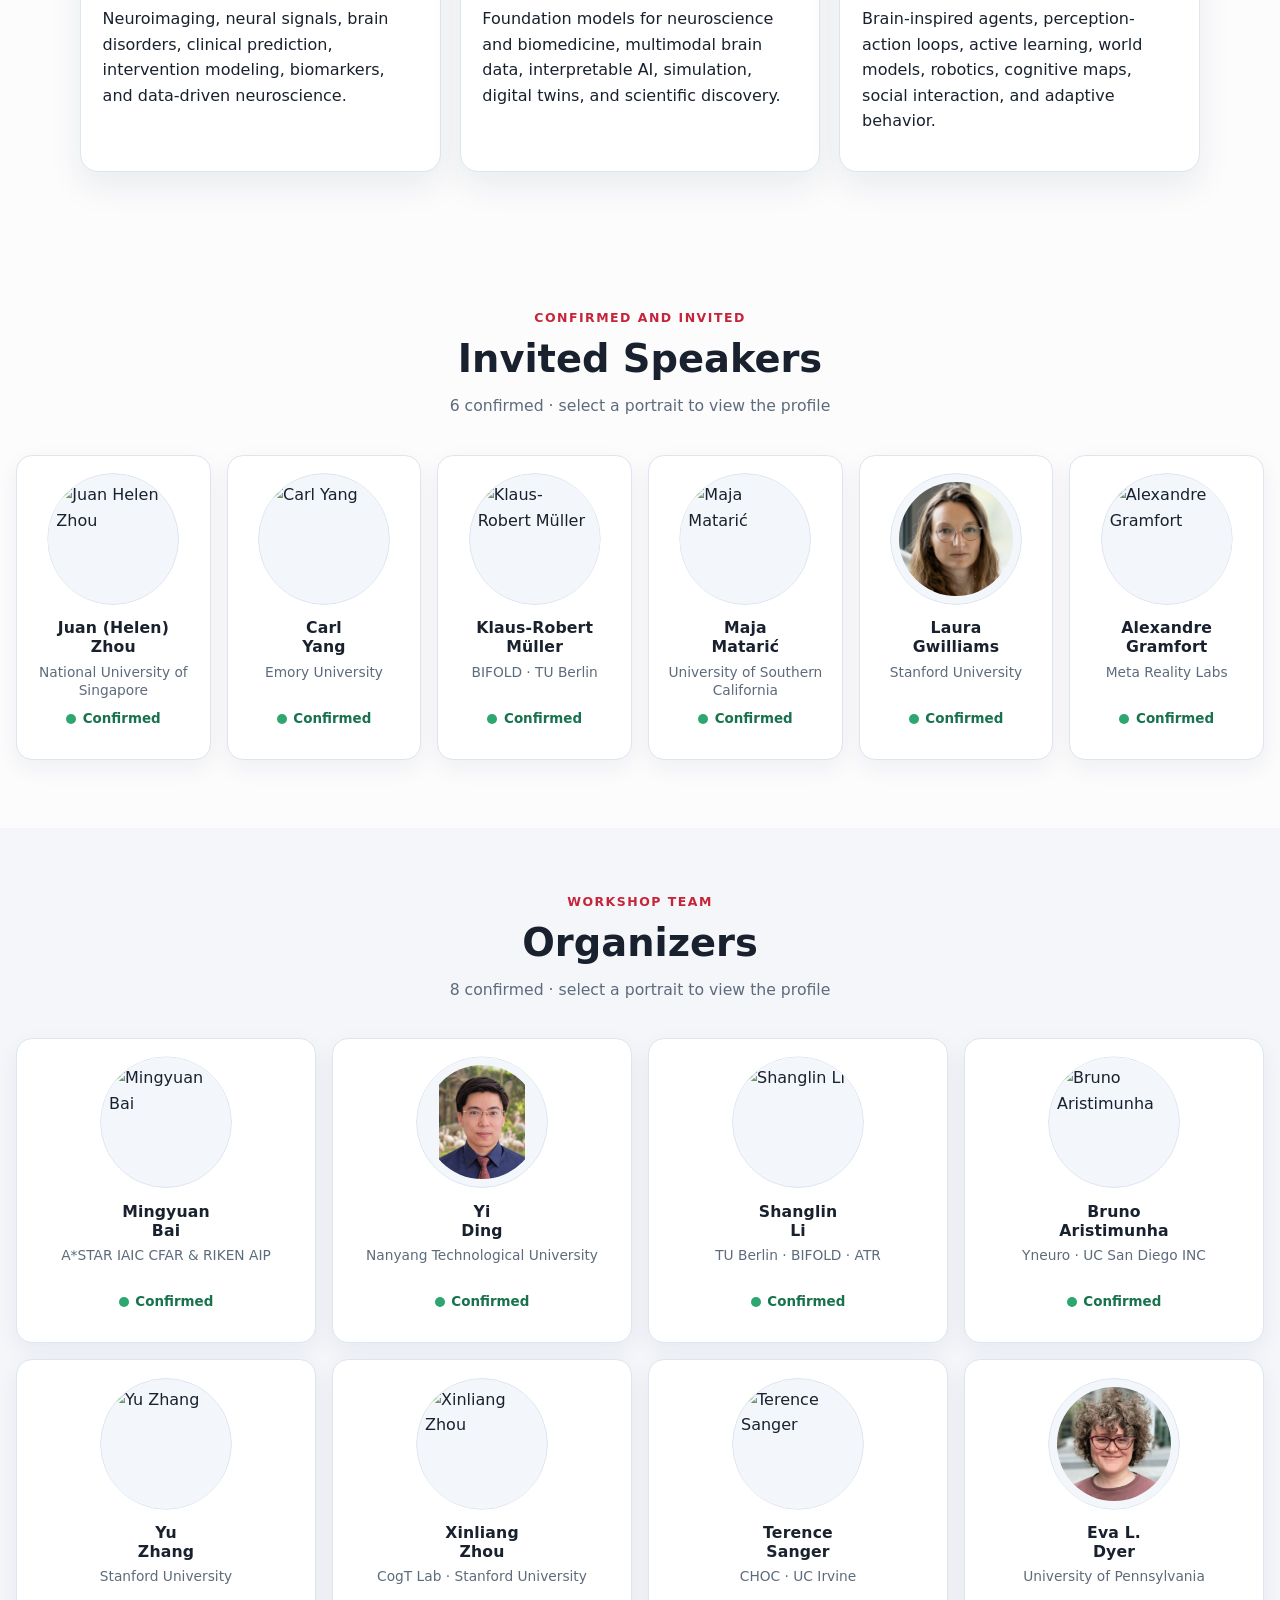
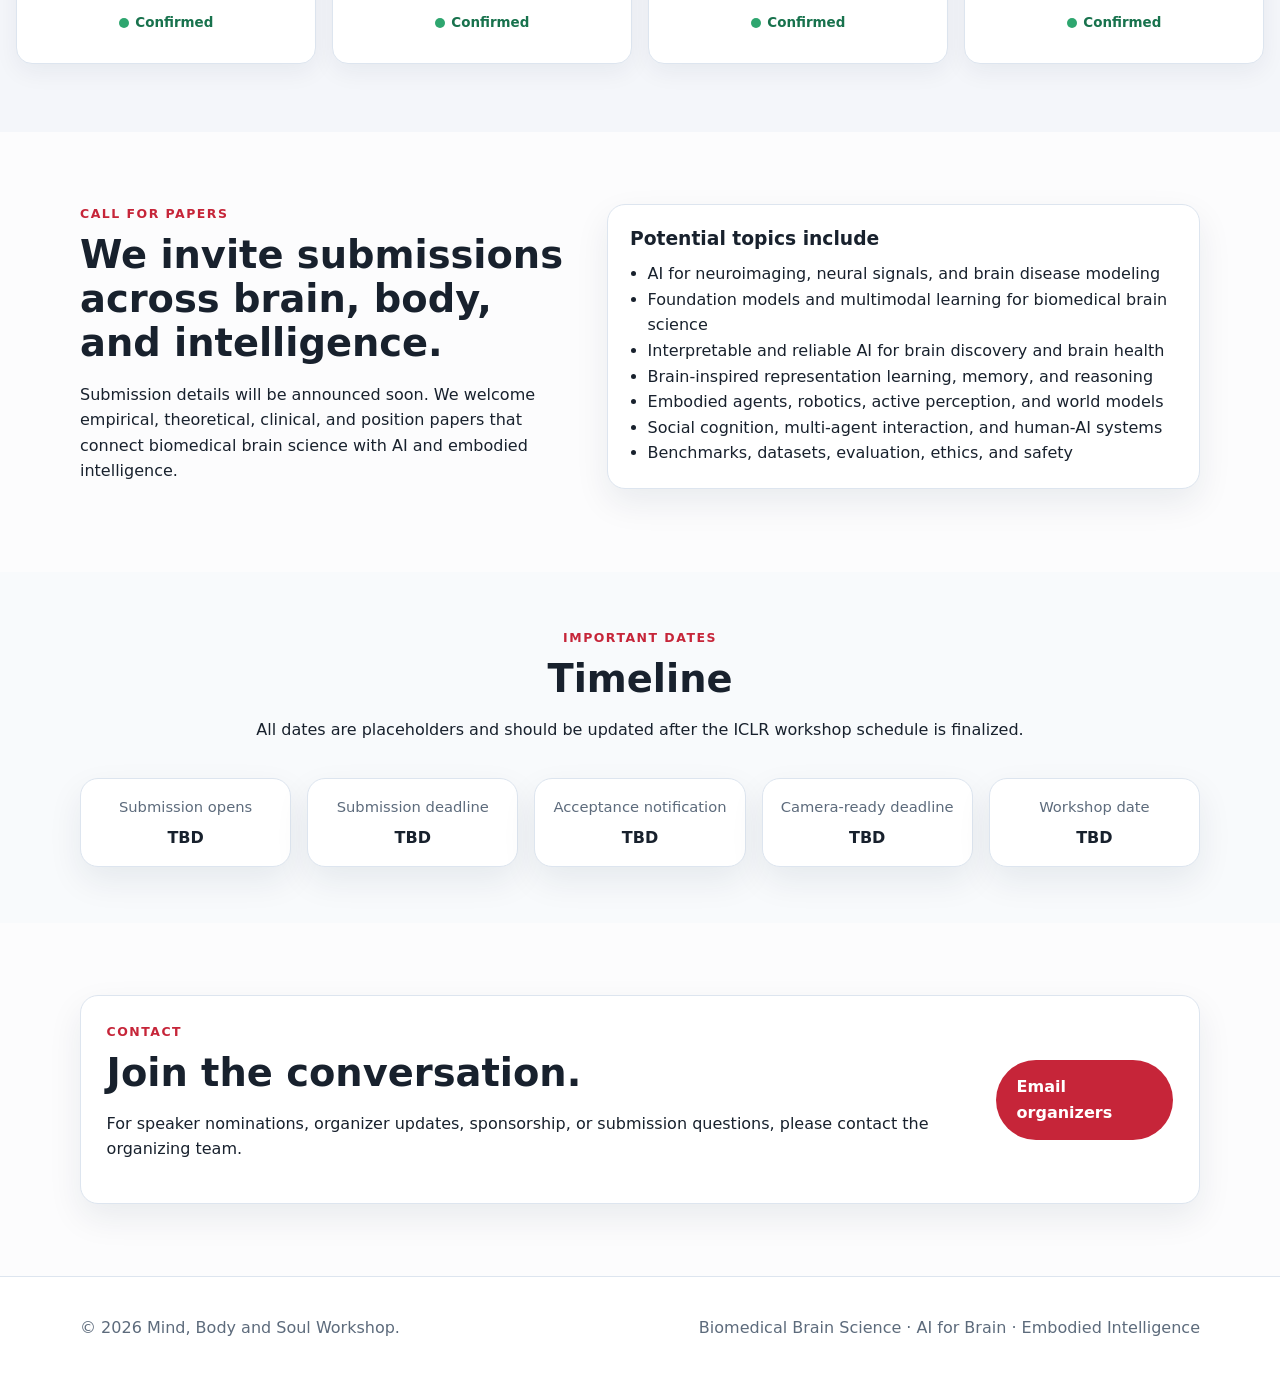
==== commit f3896541: "Update index.html" ====
--- a/index.html
+++ b/index.html
@@ -9,6 +9,11 @@
 <title>Mind, Body and Soul | ICLR Workshop</title>
 <link href="assets/favicon.svg" rel="icon" type="image/svg+xml"/>
 <link href="styles.css" rel="stylesheet"/>
+<style>
+@media (min-width: 1221px) {
+  .speakers-grid { grid-template-columns: repeat(6, minmax(0, 1fr)); }
+}
+</style>
 </head>
 <body>
 <a class="skip-link" href="#main">Skip to content</a>
@@ -55,7 +60,7 @@
 <a class="button button-secondary" href="#speakers">Meet the speakers</a>
 </div>
 <div aria-label="Workshop overview" class="hero-facts">
-<span><strong>7</strong> confirmed speakers</span>
+<span><strong>6</strong> confirmed speakers</span>
 <span><strong>8</strong> organizers</span>
 <span><strong>3</strong> connected themes</span>
 </div>
@@ -121,7 +126,7 @@
 <div class="people-heading">
 <p class="eyebrow">Confirmed and invited</p>
 <h2>Invited Speakers</h2>
-<p class="people-count">7 confirmed · select a portrait to view the profile</p>
+<p class="people-count">6 confirmed · select a portrait to view the profile</p>
 </div>
 <div class="people-grid speakers-grid"><article class="person-card confirmed person-card-linked">
 <a aria-label="View Juan Helen Zhou's profile" class="person-profile" href="https://discovery.nus.edu.sg/3278-juan-helen-zhou/about" rel="noopener noreferrer" target="_blank">
@@ -174,15 +179,6 @@
 <div class="person-body">
 <h3>Alexandre <br/>Gramfort</h3>
 <p class="person-affiliation">Meta Reality Labs</p>
-<p class="person-status"><span aria-hidden="true"></span>Confirmed</p>
-</div>
-</a>
-</article><article class="person-card confirmed person-card-linked">
-<a aria-label="View Isabelle Guyon's profile" class="person-profile" href="https://sites.google.com/a/chalearn.org/guyon/home" rel="noopener noreferrer" target="_blank">
-<img alt="Isabelle Guyon" class="person-portrait" data-fallback="assets/people/tba.svg" decoding="async" loading="eager" src="assets/people/isabelle-guyon.svg"/>
-<div class="person-body">
-<h3>Isabelle <br/>Guyon</h3>
-<p class="person-affiliation">Google DeepMind</p>
 <p class="person-status"><span aria-hidden="true"></span>Confirmed</p>
 </div>
 </a>
@@ -257,7 +253,7 @@
 </section>
 <section class="section" id="cfp"><div class="container two-column"><div><p class="eyebrow">Call for papers</p><h2>We invite submissions across brain, body, and intelligence.</h2><p>Submission details will be announced soon. We welcome empirical, theoretical, clinical, and position papers that connect biomedical brain science with AI and embodied intelligence.</p></div><div class="topic-list-card"><h3>Potential topics include</h3><ul class="check-list"><li>AI for neuroimaging, neural signals, and brain disease modeling</li><li>Foundation models and multimodal learning for biomedical brain science</li><li>Interpretable and reliable AI for brain discovery and brain health</li><li>Brain-inspired representation learning, memory, and reasoning</li><li>Embodied agents, robotics, active perception, and world models</li><li>Social cognition, multi-agent interaction, and human-AI systems</li><li>Benchmarks, datasets, evaluation, ethics, and safety</li></ul></div></div></section>
 <section class="section compact tinted" id="dates"><div class="container"><div class="section-heading"><p class="eyebrow">Important dates</p><h2>Timeline</h2><p>All dates are placeholders and should be updated after the ICLR workshop schedule is finalized.</p></div><div class="date-grid"><article><span>Submission opens</span><strong>TBD</strong></article><article><span>Submission deadline</span><strong>TBD</strong></article><article><span>Acceptance notification</span><strong>TBD</strong></article><article><span>Camera-ready deadline</span><strong>TBD</strong></article><article><span>Workshop date</span><strong>TBD</strong></article></div></div></section>
-<section class="section contact-section" id="contact"><div class="container contact-card"><div><p class="eyebrow">Contact</p><h2>Join the conversation.</h2><p>For speaker nominations, organizer updates, sponsorship, or submission questions, please contact the organizing team.</p></div><a class="button button-primary" href="mailto:contact@example.com">Email organizers</a></div></section>
+<section class="section contact-section" id="contact"><div class="container contact-card"><div><p class="eyebrow">Contact</p><h2>Join the conversation.</h2><p>For speaker nominations, organizer updates, sponsorship, or submission questions, please contact the organizing team.</p></div><a class="button button-primary" href="mailto:mbs.ai.brain.workshop@gmail.com">Email organizers</a></div></section>
 </main>
 <footer class="footer"><div class="container footer-grid"><p>© <span id="year"></span> Mind, Body and Soul Workshop.</p><p>Biomedical Brain Science · AI for Brain · Embodied Intelligence</p></div></footer>
 <script src="script.js"></script>
